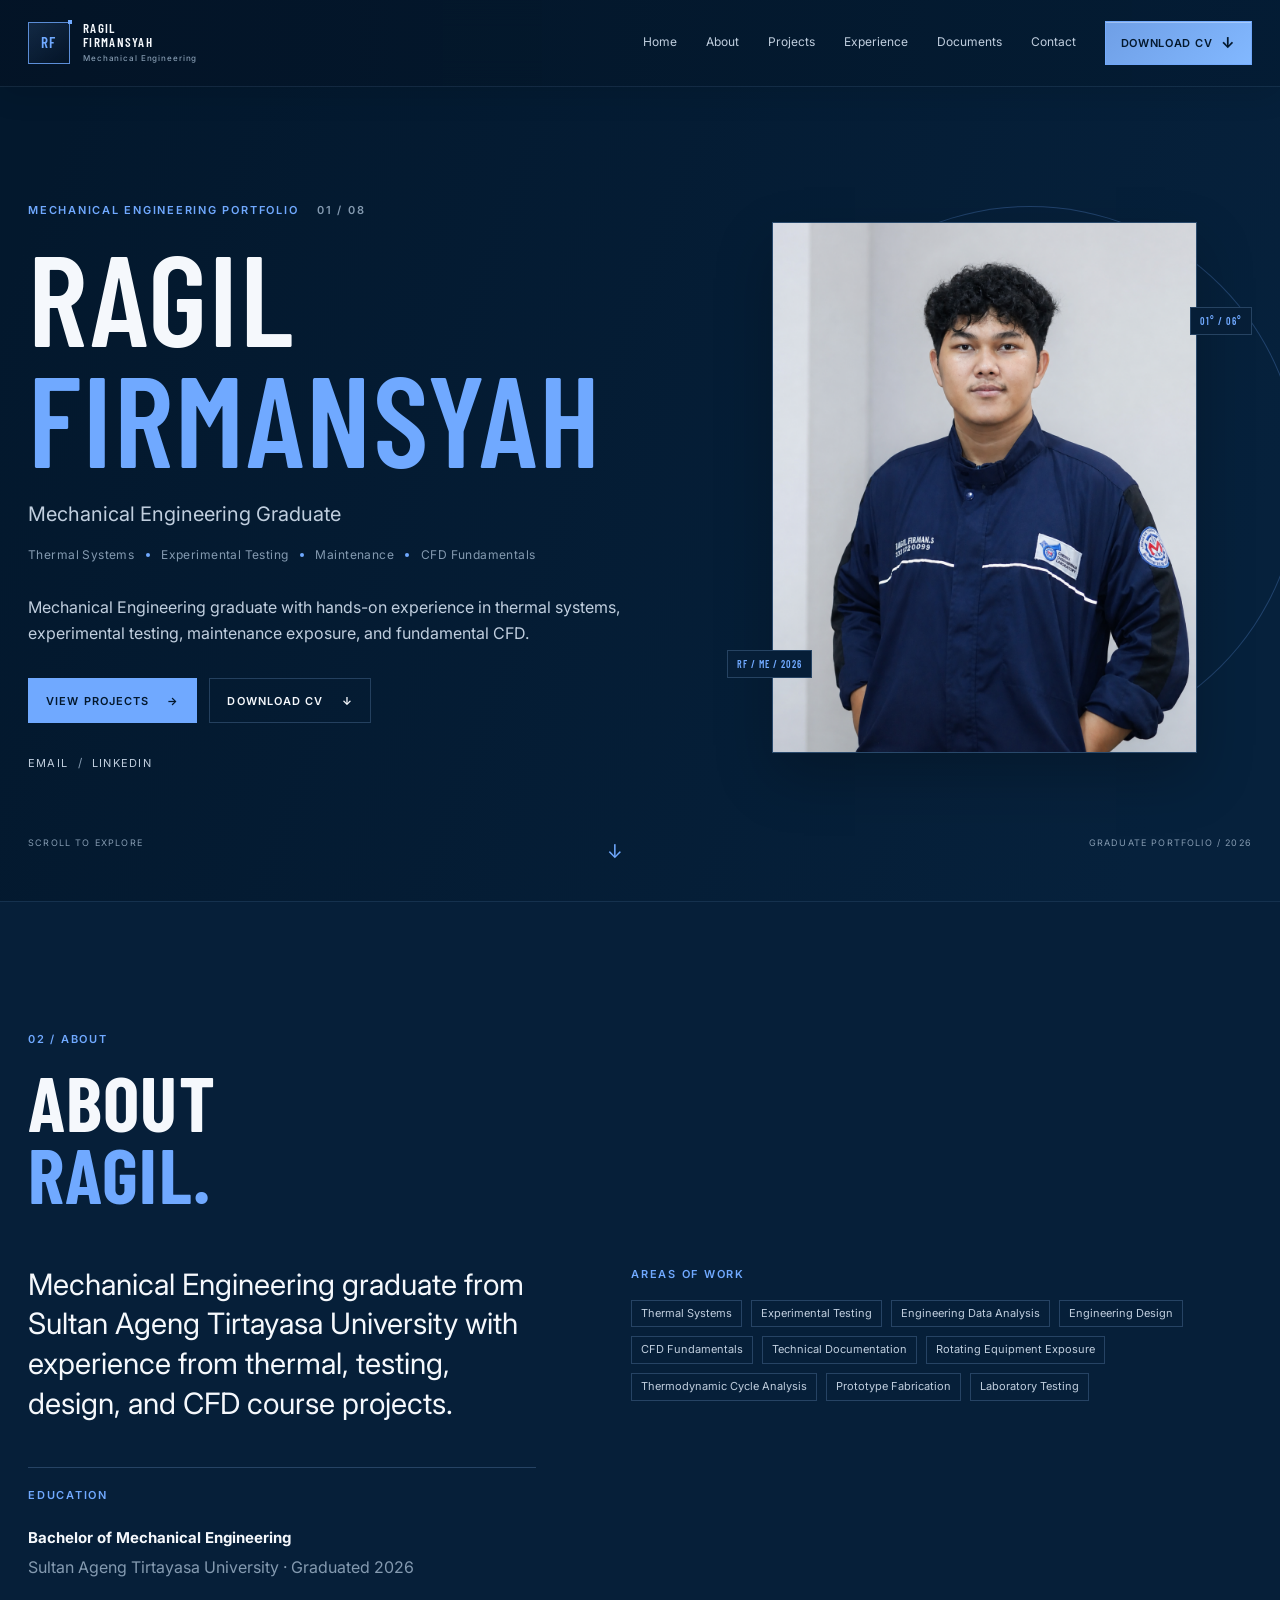
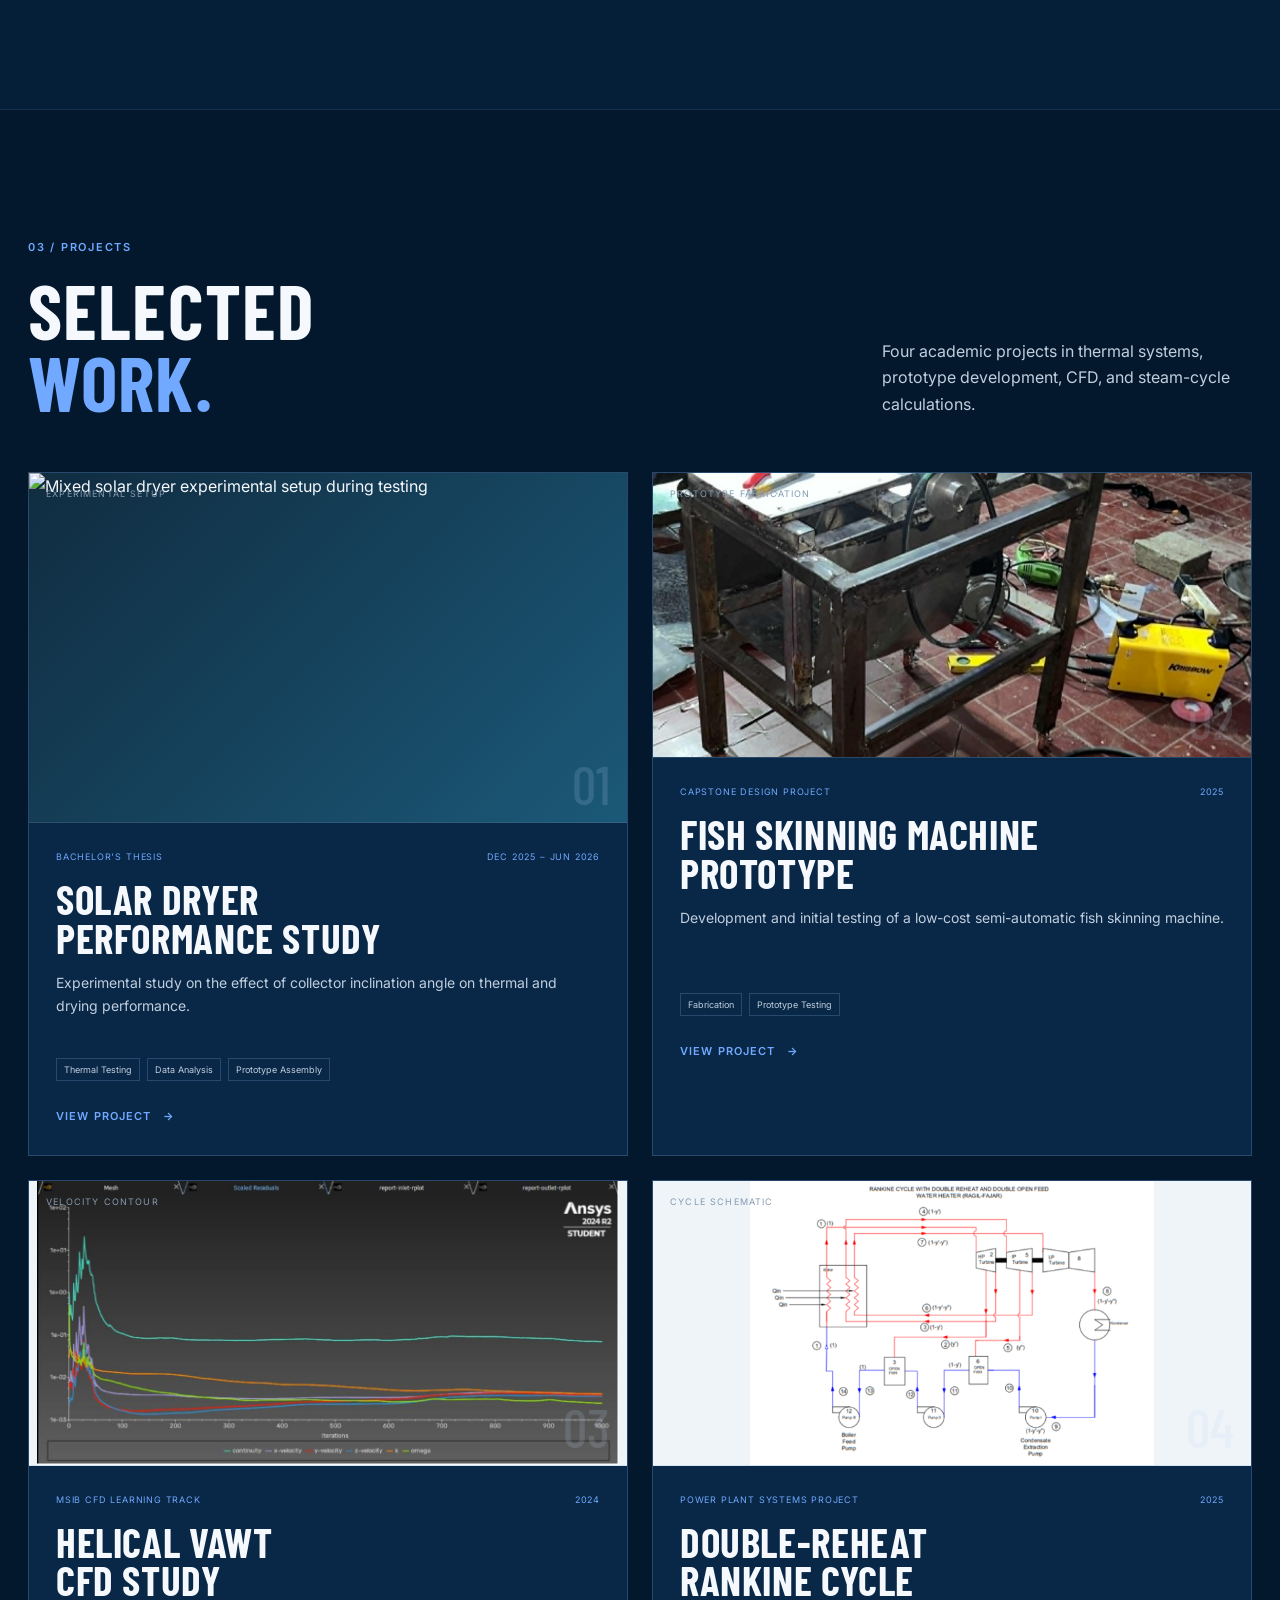
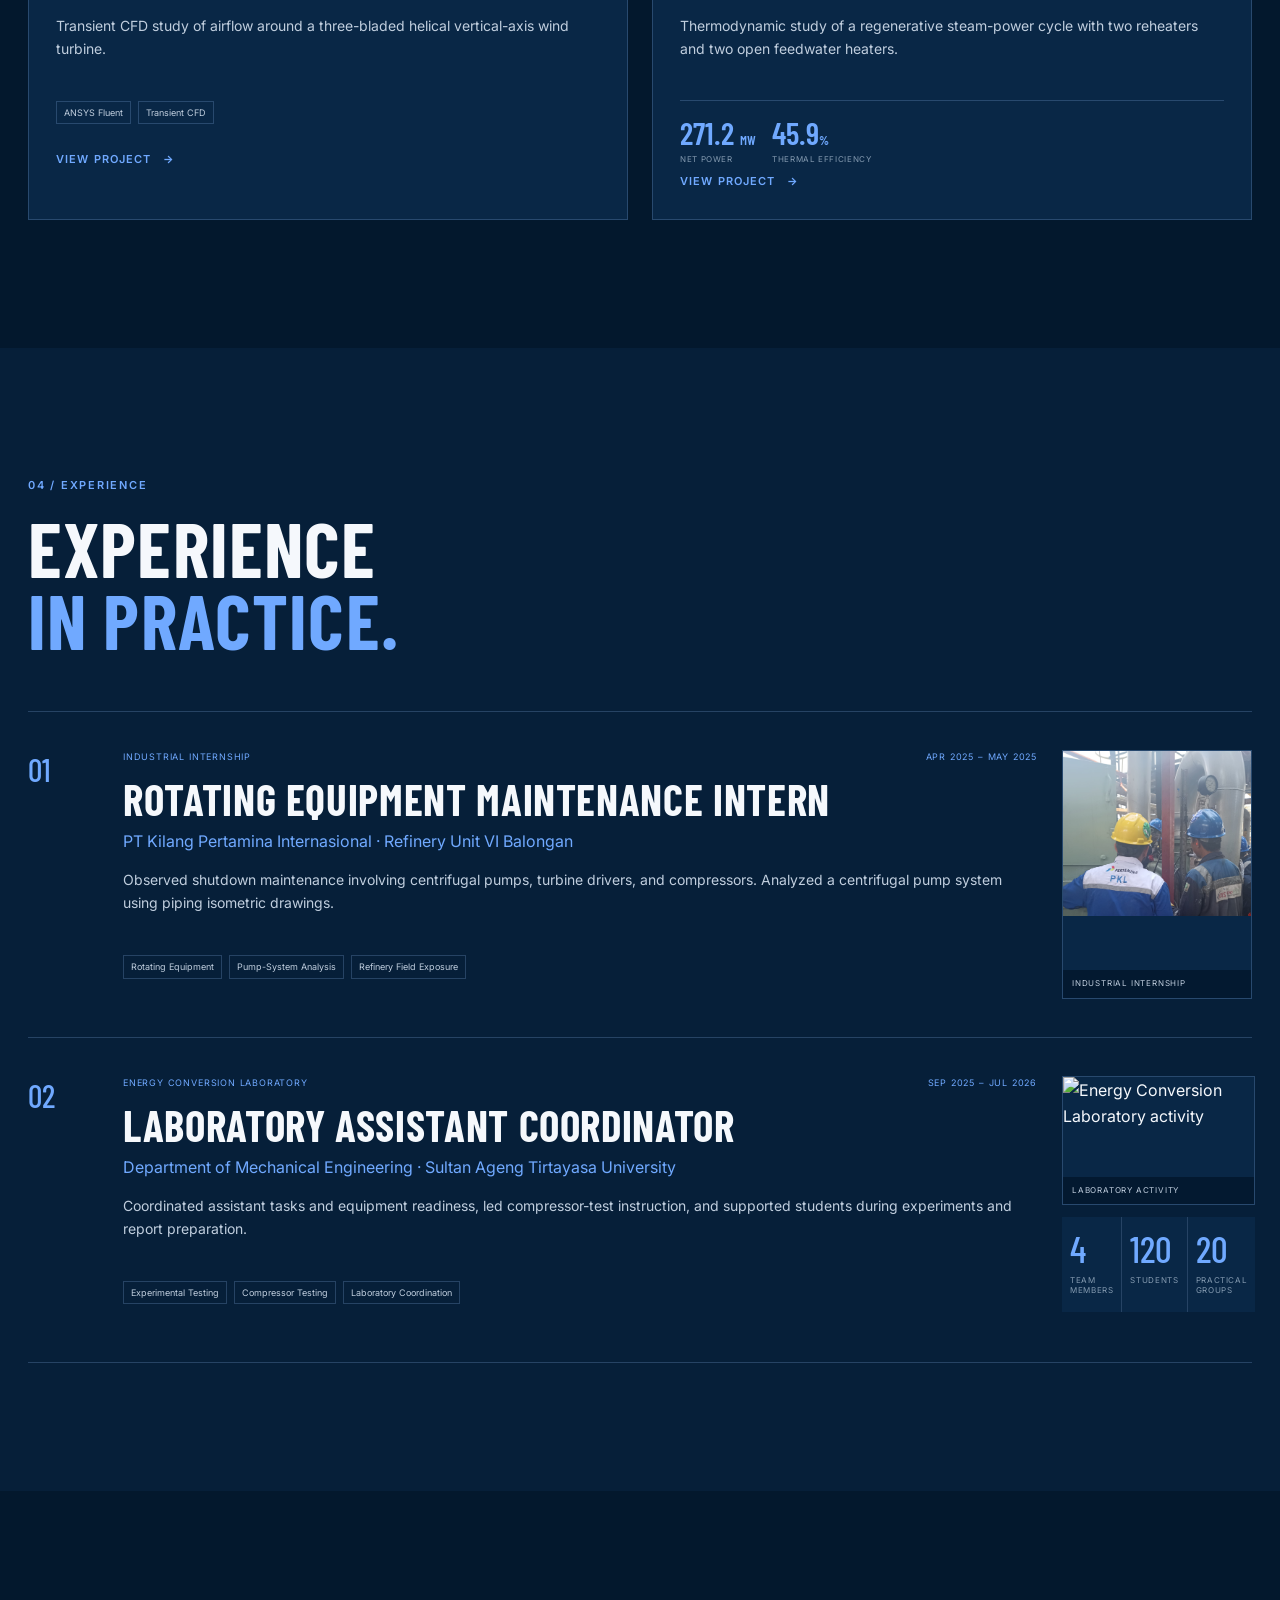
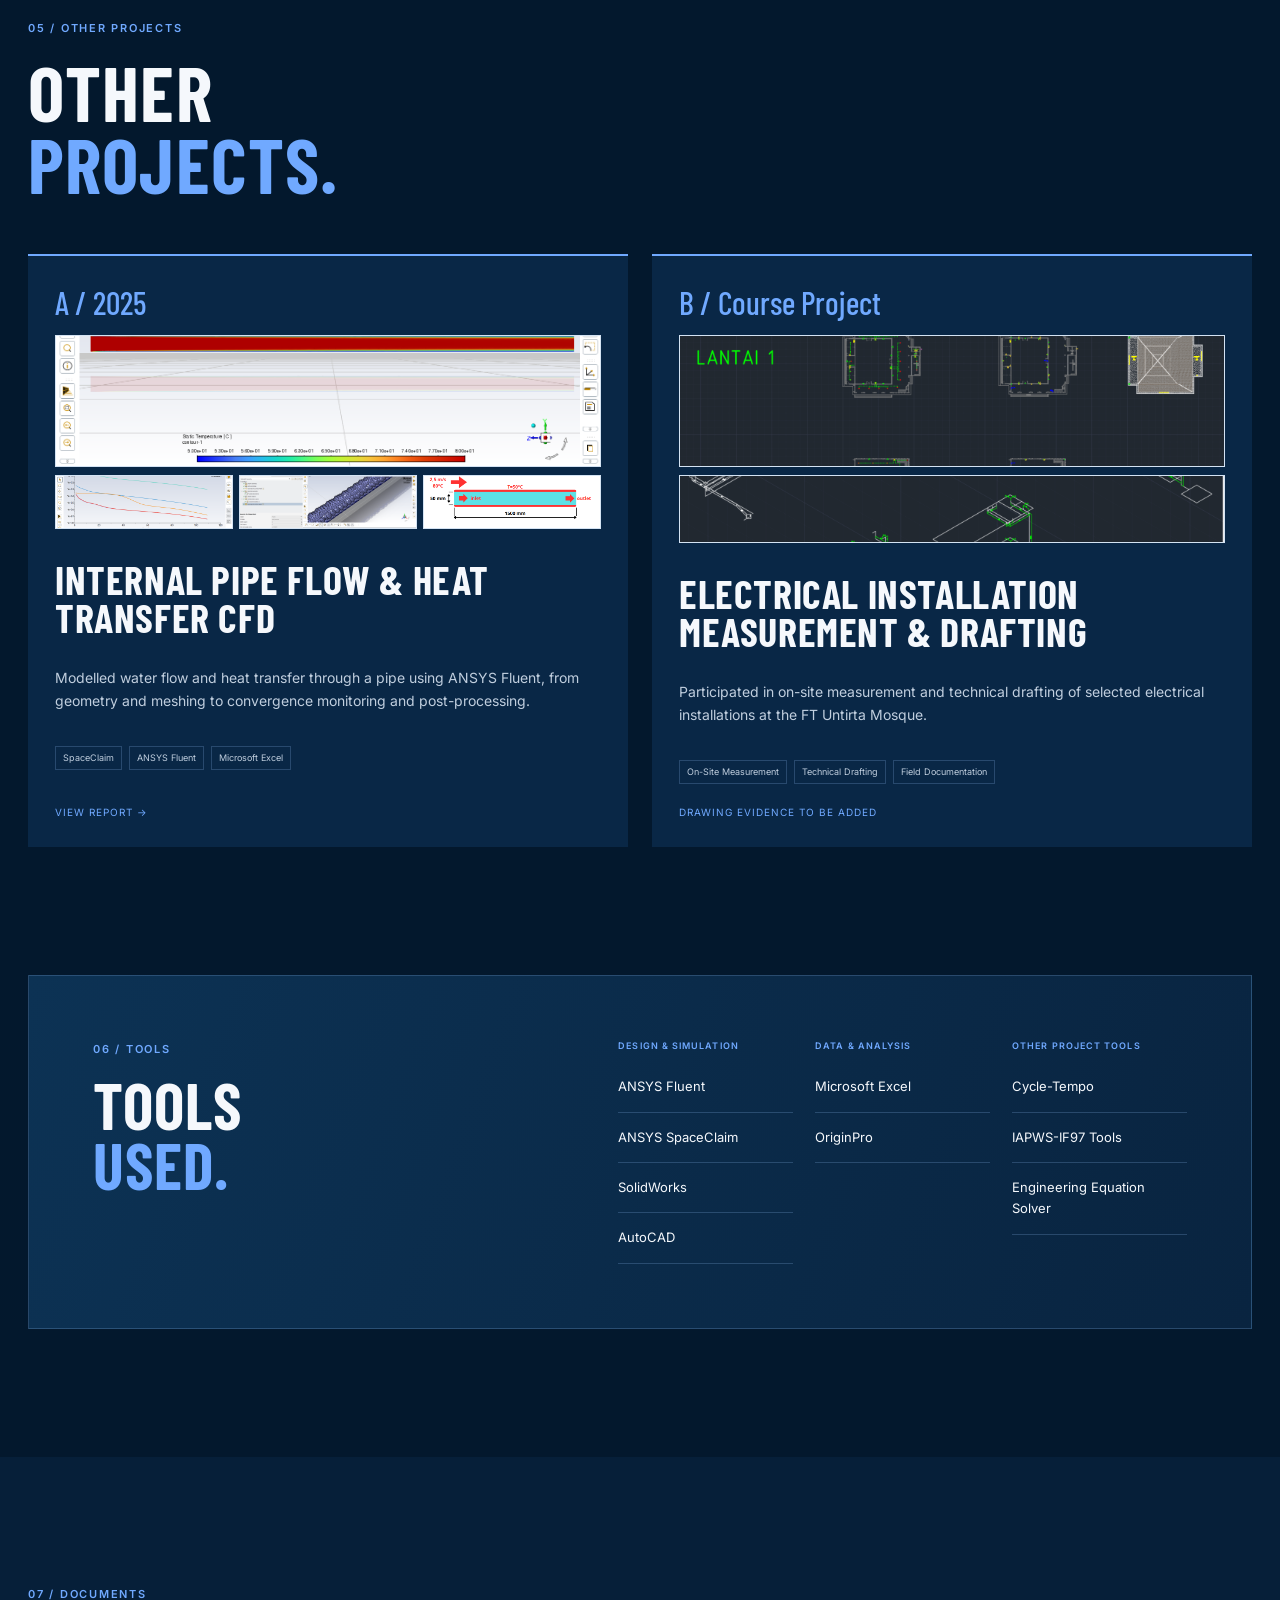
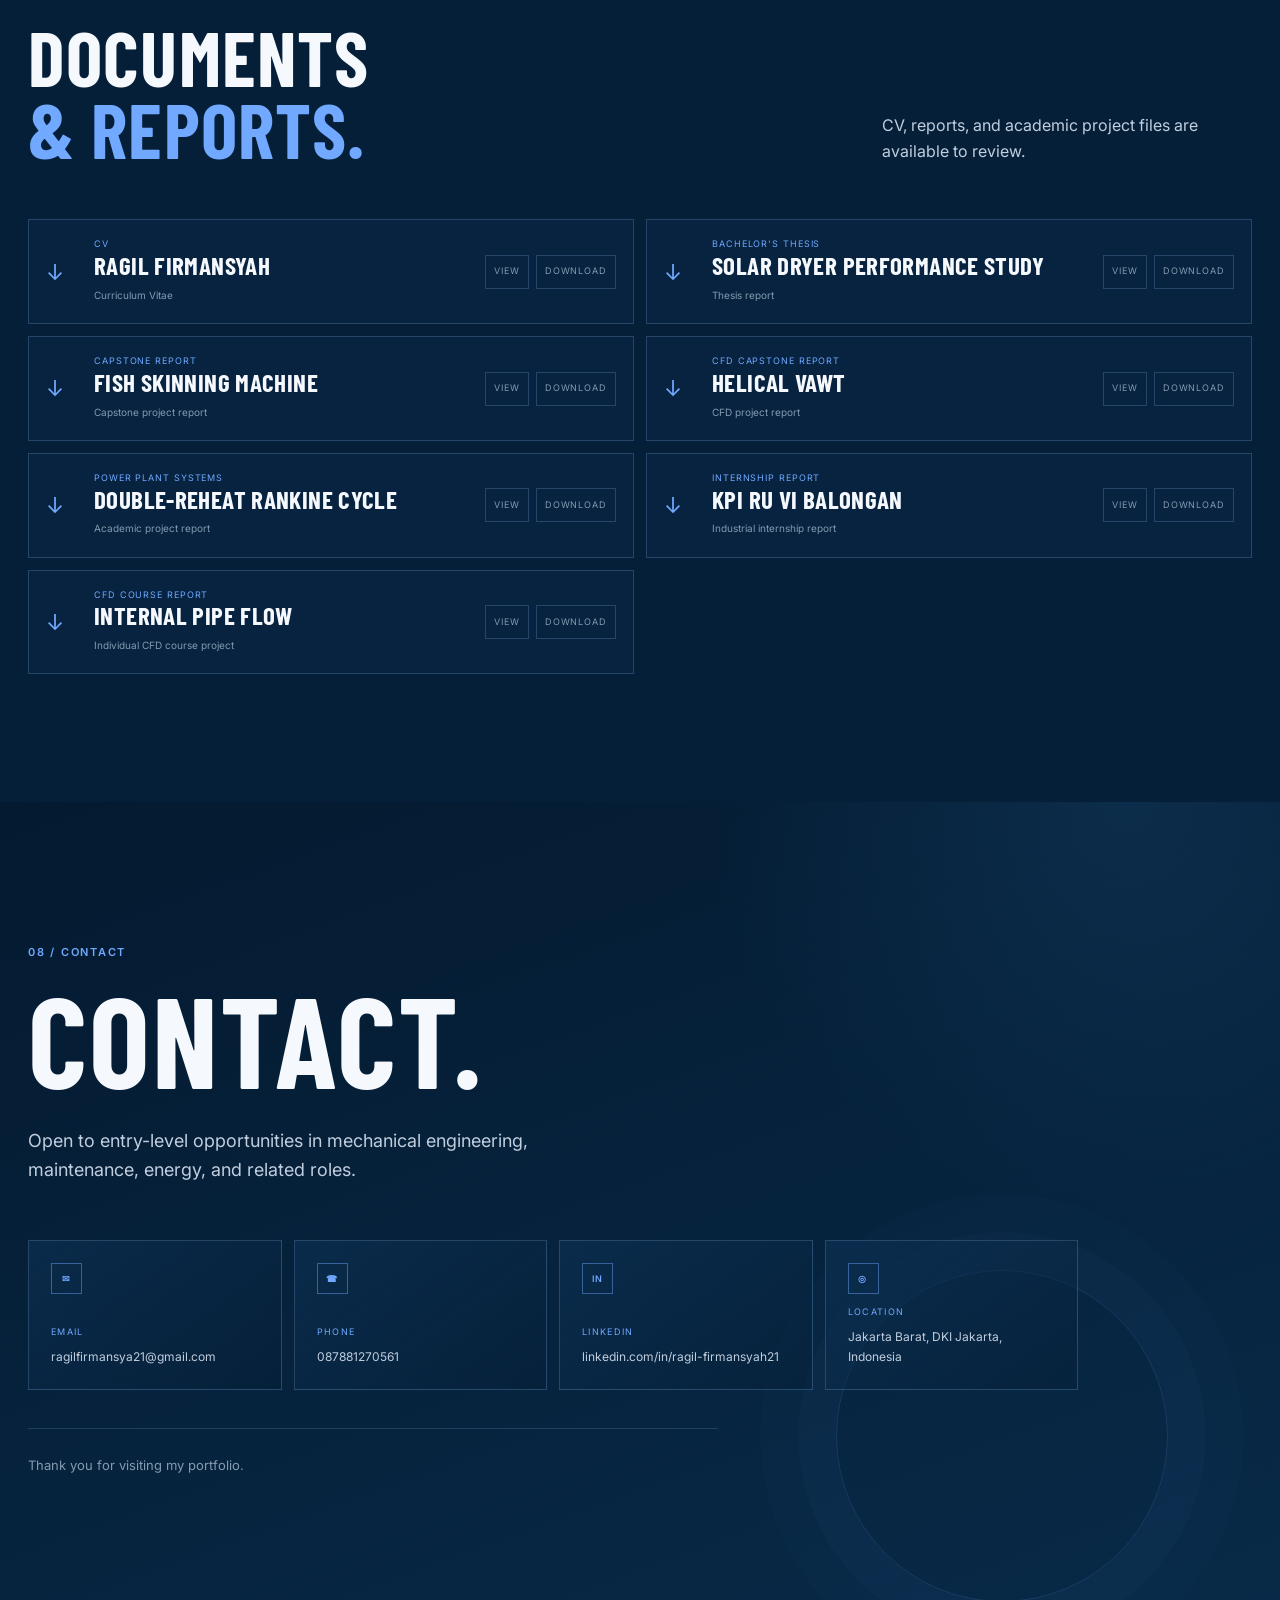
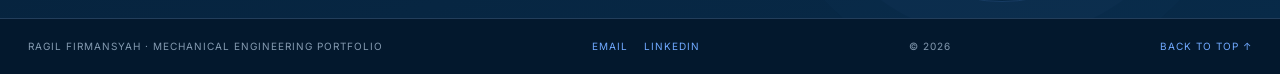
==== index.html @ fe57af7b "Initial portfolio" ====
﻿<!doctype html>
<html lang="en">
<head>
  <meta charset="utf-8">
<meta name="viewport" content="width=device-width, initial-scale=1">
  <title>Ragil Firmansyah | Mechanical Engineering Portfolio</title>
  <meta name="description" content="Mechanical Engineering portfolio featuring projects in thermal systems, experimental testing, engineering design, CFD fundamentals, thermodynamic cycle analysis, industrial maintenance, and laboratory experience.">
  <meta property="og:title" content="Ragil Firmansyah | Mechanical Engineering Portfolio">
<meta property="og:description" content="Mechanical Engineering graduate portfolio.">
<meta property="og:type" content="website">
  <link rel="icon" href="assets/icons/favicon.svg" type="image/svg+xml">
<link rel="stylesheet" href="css/style.css">
<link rel="stylesheet" href="css/responsive.css">
<script defer src="js/main.js">
</script>
  <script type="application/ld+json">{"@context":"https://schema.org","@type":"Person","name":"Ragil Firmansyah","jobTitle":"Mechanical Engineering Graduate","email":"ragilfirmansya21@gmail.com","sameAs":"https://www.linkedin.com/in/ragil-firmansyah21/","address":{"@type":"PostalAddress","addressLocality":"Jakarta Barat","addressRegion":"DKI Jakarta","addressCountry":"ID"},"alumniOf":{"@type":"CollegeOrUniversity","name":"Sultan Ageng Tirtayasa University"}}</script>
</head>
<body>
<a class="skip-link" href="#main">Skip to content</a>
<div class="progress" aria-hidden="true">
<span>
</span>
</div>
<header class="site-header">
<div class="container nav-wrap">
<a class="brand" href="#home" aria-label="Ragil Firmansyah, home">
<span class="brand-mark">RF</span>
<span class="brand-copy">RAGIL<br>FIRMANSYAH<small>Mechanical Engineering</small>
</span>
</a>
<button class="menu-toggle" aria-expanded="false" aria-controls="site-nav">
<span>
</span>
<span>
</span>
<span>
</span>
<span class="sr-only">Open navigation</span>
</button>
<nav id="site-nav" aria-label="Primary navigation">
<a href="#home" aria-current="page">Home</a>
<a href="#profile">About</a>
<a href="#projects">Projects</a>
<a href="#experience">Experience</a>
<a href="#documents">Documents</a>
<a href="#contact">Contact</a>
<a class="nav-cv" href="documents/ragil-firmansyah-cv.pdf.pdf" download>
<span>Download</span> CV <b>↓</b>
</a>
</nav>
</div>
</header>
<main id="main">
<section class="hero" id="home">
<div class="container hero-grid">
<div class="hero-copy reveal">
<p class="eyebrow">Mechanical Engineering Portfolio <span>01 / 08</span>
</p>
<h1>Ragil<br>
<em>Firmansyah</em>
</h1>
<p class="hero-role">Mechanical Engineering Graduate</p>
<p class="focus-line">Thermal Systems <i>
</i> Experimental Testing <i>
</i> Maintenance <i>
</i> CFD Fundamentals</p>
<p class="hero-summary">Mechanical Engineering graduate with hands-on experience in thermal systems, experimental testing, maintenance exposure, and fundamental CFD.</p>
<div class="button-row">
<a class="button primary" href="#projects">View projects <b>→</b>
</a>
<a class="button secondary" href="documents/ragil-firmansyah-cv.pdf.pdf" download>Download CV <b>↓</b>
</a>
</div>
<div class="contact-shortcuts">
<a href="https://mail.google.com/mail/?view=cm&amp;fs=1&amp;to=ragilfirmansya21@gmail.com" target="_blank" rel="noopener noreferrer">Email</a>
<span aria-hidden="true">/</span>
<a href="https://www.linkedin.com/in/ragil-firmansyah21/" target="_blank" rel="noopener noreferrer">LinkedIn</a>
</div>
</div>
<div class="hero-visual reveal">
<div class="portrait-placeholder has-photo">
<img src="assets/profile/profile-photo.png.png" width="1088" height="1446" alt="Ragil Firmansyah in laboratory uniform">
</div>
<div class="datum datum-a">RF / ME / 2026</div>
<div class="datum datum-b">01° / 06°</div>
<div class="arc" aria-hidden="true">
</div>
</div>
</div>
<div class="container hero-bottom">
<span>Scroll to explore</span>
<span class="down-arrow">↓</span>
<span>Graduate portfolio / 2026</span>
</div>
</section>

<section class="section profile" id="profile">
<div class="container">
<div class="section-heading reveal">
<p class="eyebrow">02 / About</p>
<h2>About<br>
<em>Ragil.</em>
</h2>
</div>
<div class="profile-grid">
<div class="profile-lede reveal">
<p>Mechanical Engineering graduate from Sultan Ageng Tirtayasa University with experience from thermal, testing, design, and CFD course projects.</p>
<div class="education">
<span class="label">Education</span>
<strong>Bachelor of Mechanical Engineering</strong>
<span>Sultan Ageng Tirtayasa University · Graduated 2026</span>
</div>
</div>
<div class="exposure reveal">
<p class="label">Areas of work</p>
<div class="tag-cloud">
<span>Thermal Systems</span>
<span>Experimental Testing</span>
<span>Engineering Data Analysis</span>
<span>Engineering Design</span>
<span>CFD Fundamentals</span>
<span>Technical Documentation</span>
<span>Rotating Equipment Exposure</span>
<span>Thermodynamic Cycle Analysis</span>
<span>Prototype Fabrication</span>
<span>Laboratory Testing</span>
</div>
</div>
</div>
</div>
</section>

<section class="section projects" id="projects">
<div class="container">
<div class="section-heading split-heading reveal">
<div>
<p class="eyebrow">03 / Projects</p>
<h2>Selected<br>
<em>work.</em>
</h2>
</div>
<p>Four academic projects in thermal systems, prototype development, CFD, and steam-cycle calculations.</p>
</div>
<div class="project-grid">
<article class="project-card wide reveal">
<a class="project-art solar" href="projects/mixed-solar-dryer.html" aria-label="View Mixed Solar Dryer Experimental Study">
<span class="visual-label">Experimental setup</span>
<img src="assets/projects/solar-dryer/setup.jpg.png" width="2028" height="906" alt="Mixed solar dryer experimental setup during testing" loading="lazy">
<span class="art-index">01</span>
</a>
<div class="project-body">
<div class="card-meta">
<span>Bachelor's Thesis</span>
<span>Dec 2025 – Jun 2026</span>
</div>
<h3>Solar Dryer<br>Performance Study</h3>
<p>Experimental study on the effect of collector inclination angle on thermal and drying performance.</p>
<div class="tags">
<span>Thermal Testing</span>
<span>Data Analysis</span>
<span>Prototype Assembly</span>
</div>
<a class="text-link" href="projects/mixed-solar-dryer.html">View project <b>→</b>
</a>
</div>
</article>
<article class="project-card reveal">
<a class="project-art fish" href="projects/fish-skinning-machine.html" aria-label="View Fish Skinning Machine Prototype">
<span class="visual-label">Prototype fabrication</span>
<img src="assets/projects/fish-skinning/fabrication.png.png" width="984" height="984" alt="Fish skinning machine prototype during fabrication" loading="lazy">
<span class="art-index">02</span>
</a>
<div class="project-body">
<div class="card-meta">
<span>Capstone Design Project</span>
<span>2025</span>
</div>
<h3>Fish Skinning Machine<br>Prototype</h3>
<p>Development and initial testing of a low-cost semi-automatic fish skinning machine.</p>
<div class="tags">
<span>Fabrication</span>
<span>Prototype Testing</span>
</div>
<a class="text-link" href="projects/fish-skinning-machine.html">View project <b>→</b>
</a>
</div>
</article>
<article class="project-card reveal">
<a class="project-art vawt image-contain" href="projects/vawt-cfd.html" aria-label="View Helical Vertical Axis Wind Turbine CFD Analysis">
<span class="visual-label">Velocity contour</span>
<img src="assets/projects/vawt/velocity.png.png" width="1197" height="585" alt="Velocity contour from the helical VAWT CFD study" loading="lazy">
<span class="art-index">03</span>
</a>
<div class="project-body">
<div class="card-meta">
<span>MSIB CFD Learning Track</span>
<span>2024</span>
</div>
<h3>Helical VAWT<br>CFD Study</h3>
<p>Transient CFD study of airflow around a three-bladed helical vertical-axis wind turbine.</p>
<div class="tags">
<span>ANSYS Fluent</span>
<span>Transient CFD</span>
</div>
<a class="text-link" href="projects/vawt-cfd.html">View project <b>→</b>
</a>
</div>
</article>
<article class="project-card feature-result reveal">
<a class="project-art rankine image-contain" href="projects/rankine-cycle.html" aria-label="View Double-Reheat Regenerative Rankine Cycle Analysis">
<span class="visual-label">Cycle schematic</span>
<img src="assets/projects/rankine/cycle-schematic.png.png" width="1209" height="849" alt="Double-reheat regenerative Rankine cycle schematic" loading="lazy">
<span class="art-index">04</span>
</a>
<div class="project-body">
<div class="card-meta">
<span>Power Plant Systems Project</span>
<span>2025</span>
</div>
<h3>Double-Reheat<br>Rankine Cycle</h3>
<p>Thermodynamic study of a regenerative steam-power cycle with two reheaters and two open feedwater heaters.</p>
<div class="mini-results">
<div>
<strong>271.2 <small>MW</small>
</strong>
<span>Net power</span>
</div>
<div>
<strong>45.9<small>%</small>
</strong>
<span>Thermal efficiency</span>
</div>
</div>
<a class="text-link" href="projects/rankine-cycle.html">View project <b>→</b>
</a>
</div>
</article>
</div>
</div>
</section>

<section class="section experience" id="experience">
<div class="container">
<div class="section-heading reveal">
<p class="eyebrow">04 / Experience</p>
<h2>Experience<br>
<em>in practice.</em>
</h2>
</div>
<div class="experience-list">
<article class="experience-card reveal">
<div class="exp-number">01</div>
<div>
<p class="card-meta">
<span>Industrial Internship</span>
<span>Apr 2025 – May 2025</span>
</p>
<h3>Rotating Equipment Maintenance Intern</h3>
<p class="org">PT Kilang Pertamina Internasional · Refinery Unit VI Balongan</p>
<p>Observed shutdown maintenance involving centrifugal pumps, turbine drivers, and compressors. Analyzed a centrifugal pump system using piping isometric drawings.</p>
<div class="tags">
<span>Rotating Equipment</span>
<span>Pump-System Analysis</span>
<span>Refinery Field Exposure</span>
</div>
</div>
<figure class="experience-image"><img src="assets/experience/internship.jpg.jpg" width="2080" height="4160" alt="Industrial internship field documentation at the refinery" loading="lazy"><figcaption>Industrial internship</figcaption></figure>
</article>
<article class="experience-card lab reveal">
<div class="exp-number">02</div>
<div>
<p class="card-meta">
<span>Energy Conversion Laboratory</span>
<span>Sep 2025 – Jul 2026</span>
</p>
<h3>Laboratory Assistant Coordinator</h3>
<p class="org">Department of Mechanical Engineering · Sultan Ageng Tirtayasa University</p>
<p>Coordinated assistant tasks and equipment readiness, led compressor-test instruction, and supported students during experiments and report preparation.</p>
<div class="tags">
<span>Experimental Testing</span>
<span>Compressor Testing</span>
<span>Laboratory Coordination</span>
</div>
</div>
<div class="experience-side"><figure class="experience-image"><img src="assets/experience/laboratory.jpg.png" width="1458" height="2592" alt="Energy Conversion Laboratory activity" loading="lazy"><figcaption>Laboratory activity</figcaption></figure><div class="stat-stack">
<div>
<strong>4</strong>
<span>Team members</span>
</div>
<div>
<strong>120</strong>
<span>Students</span>
</div>
<div>
<strong>20</strong>
<span>Practical groups</span>
</div>
</div>
</div>
</article>
</div>
</div>
</section>

<section class="section additional">
<div class="container">
<div class="section-heading reveal">
<p class="eyebrow">05 / Other Projects</p>
<h2>Other<br>
<em>projects.</em>
</h2>
</div>
<div class="additional-grid">
<article class="additional-card reveal">
<span class="project-no">A / 2025</span>
<img class="additional-image" src="assets/projects/pipe-flow/temperature-contour.png.png" width="1252" height="833" alt="Temperature contour from internal pipe flow and heat transfer CFD" loading="lazy">
<div class="additional-gallery"><img src="assets/projects/pipe-flow/velocity-vector.png.png" width="1252" height="606" alt="Velocity vector result from internal pipe flow CFD" loading="lazy"><img src="assets/projects/pipe-flow/mesh.png.png" width="1919" height="1014" alt="Mesh used for internal pipe flow CFD" loading="lazy"><img src="assets/projects/pipe-flow/geometry.png.png" width="686" height="277" alt="Internal pipe flow CFD geometry" loading="lazy"></div>
<h3>Internal Pipe Flow &amp; Heat Transfer CFD</h3>
<p>Modelled water flow and heat transfer through a pipe using ANSYS Fluent, from geometry and meshing to convergence monitoring and post-processing.</p>
<div class="tags">
<span>SpaceClaim</span>
<span>ANSYS Fluent</span>
<span>Microsoft Excel</span>
</div>
<a class="file-status" href="documents/internal-pipe-flow-cfd.pdf.pdf" target="_blank" rel="noopener noreferrer">View report →</a>
</article>
<article class="additional-card reveal">
<span class="project-no">B / Course Project</span>
<img class="additional-image" src="assets/projects/drafting/electrical-drawing.png.png" width="1458" height="678" alt="Electrical installation technical drawing" loading="lazy">
<div class="additional-gallery single"><img src="assets/projects/drafting/site-measurement.jpg.png" width="1458" height="762" alt="On-site electrical installation measurement" loading="lazy"></div>
<h3>Electrical Installation Measurement &amp; Drafting</h3>
<p>Participated in on-site measurement and technical drafting of selected electrical installations at the FT Untirta Mosque.</p>
<div class="tags">
<span>On-Site Measurement</span>
<span>Technical Drafting</span>
<span>Field Documentation</span>
</div>
<span class="file-status">Drawing evidence to be added</span>
</article>
</div>
</div>
</section>

<section class="section tools">
<div class="container">
<div class="tools-panel reveal">
<div>
<p class="eyebrow">06 / Tools</p>
<h2>Tools<br>
<em>used.</em>
</h2>
</div>
<div class="tool-list">
<div class="tool-group"><p>Design &amp; Simulation</p><span>ANSYS Fluent</span><span>ANSYS SpaceClaim</span><span>SolidWorks</span><span>AutoCAD</span></div>
<div class="tool-group"><p>Data &amp; Analysis</p><span>Microsoft Excel</span><span>OriginPro</span></div>
<div class="tool-group"><p>Other Project Tools</p><span>Cycle-Tempo</span><span>IAPWS-IF97 Tools</span><span>Engineering Equation Solver</span></div>
</div>
</div>
</div>
</section>

<section class="section documents" id="documents">
<div class="container">
<div class="section-heading split-heading reveal">
<div>
<p class="eyebrow">07 / Documents</p>
<h2>Documents<br>
<em>&amp; reports.</em>
</h2>
</div>
<p>CV, reports, and academic project files are available to review.</p>
</div>
<div class="document-grid">
<article class="doc-card">
<span class="doc-icon">&darr;</span>
<div>
<p>CV</p>
<h3>Ragil Firmansyah</h3>
<small>Curriculum Vitae</small>
</div>
<div class="doc-actions"><a class="doc-action" href="documents/ragil-firmansyah-cv.pdf.pdf" target="_blank" rel="noopener noreferrer">View</a><a class="doc-action" href="documents/ragil-firmansyah-cv.pdf.pdf" download>Download</a></div>
</article>
<article class="doc-card">
<span class="doc-icon">&darr;</span>
<div>
<p>Bachelor's Thesis</p>
<h3>Solar Dryer Performance Study</h3>
<small>Thesis report</small>
</div>
<div class="doc-actions"><a class="doc-action" href="documents/mixed-solar-dryer-thesis.pdf.pdf" target="_blank" rel="noopener noreferrer">View</a><a class="doc-action" href="documents/mixed-solar-dryer-thesis.pdf.pdf" download>Download</a></div>
</article>
<article class="doc-card">
<span class="doc-icon">&darr;</span>
<div>
<p>Capstone Report</p>
<h3>Fish Skinning Machine</h3>
<small>Capstone project report</small>
</div>
<div class="doc-actions"><a class="doc-action" href="documents/fish-skinning-capstone.pdf.pdf" target="_blank" rel="noopener noreferrer">View</a><a class="doc-action" href="documents/fish-skinning-capstone.pdf.pdf" download>Download</a></div>
</article>
<article class="doc-card">
<span class="doc-icon">&darr;</span>
<div>
<p>CFD Capstone Report</p>
<h3>Helical VAWT</h3>
<small>CFD project report</small>
</div>
<div class="doc-actions"><a class="doc-action" href="documents/vawt-cfd-project.pdf.pdf" target="_blank" rel="noopener noreferrer">View</a><a class="doc-action" href="documents/vawt-cfd-project.pdf.pdf" download>Download</a></div>
</article>
<article class="doc-card">
<span class="doc-icon">&darr;</span>
<div>
<p>Power Plant Systems</p>
<h3>Double-Reheat Rankine Cycle</h3>
<small>Academic project report</small>
</div>
<div class="doc-actions"><a class="doc-action" href="documents/Laporan%20Project_Sistem%20Pembangkit%20Daya_Ragil%20Firmansyah_Fajar%20Arif.pdf" target="_blank" rel="noopener noreferrer">View</a><a class="doc-action" href="documents/Laporan%20Project_Sistem%20Pembangkit%20Daya_Ragil%20Firmansyah_Fajar%20Arif.pdf" download>Download</a></div>
</article>
<article class="doc-card">
<span class="doc-icon">&darr;</span>
<div>
<p>Internship Report</p>
<h3>KPI RU VI Balongan</h3>
<small>Industrial internship report</small>
</div>
<div class="doc-actions"><a class="doc-action" href="documents/internship-report-kpi-balongan.pdf.pdf" target="_blank" rel="noopener noreferrer">View</a><a class="doc-action" href="documents/internship-report-kpi-balongan.pdf.pdf" download>Download</a></div>
</article>
<article class="doc-card">
<span class="doc-icon">&darr;</span>
<div>
<p>CFD Course Report</p>
<h3>Internal Pipe Flow</h3>
<small>Individual CFD course project</small>
</div>
<div class="doc-actions"><a class="doc-action" href="documents/internal-pipe-flow-cfd.pdf.pdf" target="_blank" rel="noopener noreferrer">View</a><a class="doc-action" href="documents/internal-pipe-flow-cfd.pdf.pdf" download>Download</a></div>
</article>
</div>
</div>
</section>

<section class="contact" id="contact">
<div class="container contact-inner reveal">
<p class="eyebrow">08 / Contact</p>
<h2>Contact.</h2>
<p class="contact-intro">Open to entry-level opportunities in mechanical engineering, maintenance, energy, and related roles.</p>
<div class="contact-grid">
<div class="contact-item">
<span class="contact-icon" aria-hidden="true">✉</span>
<div>
<span>Email</span>
<p><a href="https://mail.google.com/mail/?view=cm&amp;fs=1&amp;to=ragilfirmansya21@gmail.com" target="_blank" rel="noopener noreferrer" aria-label="Compose an email to Ragil Firmansyah in Gmail">ragilfirmansya21@gmail.com</a></p>
</div>
</div>
<div class="contact-item">
<span class="contact-icon" aria-hidden="true">&#9742;</span>
<div>
<span>Phone</span>
<p><a href="https://wa.me/6287881270561" target="_blank" rel="noopener noreferrer" aria-label="Chat with Ragil Firmansyah on WhatsApp">087881270561</a></p>
</div>
</div>
<div class="contact-item">
<span class="contact-icon" aria-hidden="true">in</span>
<div>
<span>LinkedIn</span>
<p><a href="https://www.linkedin.com/in/ragil-firmansyah21/" target="_blank" rel="noopener noreferrer">linkedin.com/in/ragil-firmansyah21</a></p>
</div>
</div>
<div class="contact-item">
<span class="contact-icon" aria-hidden="true">&#9678;</span>
<div>
<span>Location</span>
<p>Jakarta Barat, DKI Jakarta, Indonesia</p>
</div>
</div>
</div>
<p class="closing">Thank you for visiting my portfolio.</p>
</div>
</section>
</main>
<footer>
<div class="container">
<span>Ragil Firmansyah · Mechanical Engineering Portfolio</span>
<div class="footer-links"><a href="https://mail.google.com/mail/?view=cm&amp;fs=1&amp;to=ragilfirmansya21@gmail.com" target="_blank" rel="noopener noreferrer">Email</a><a href="https://www.linkedin.com/in/ragil-firmansyah21/" target="_blank" rel="noopener noreferrer">LinkedIn</a></div>
<span>© 2026</span>
<a href="#home">Back to top ↑</a>
</div>
</footer>
</body>
</html>
---- css/style.css ----
@import url('https://fonts.googleapis.com/css2?family=Barlow+Condensed:wght@500;600;700&family=Inter:wght@400;500;600&display=swap');
:root{--bg:#03182d;--bg2:#061f39;--surface:#092746;--surface2:#0d3154;--text:#f5f8fc;--secondary:#c0cede;--muted:#849ab0;--accent:#70a9ff;--border:rgba(130,177,225,.25);--container:1320px;--shadow:0 24px 54px rgba(0,0,0,.22)}*{box-sizing:border-box}html{scroll-behavior:smooth}body{margin:0;background:var(--bg);color:var(--text);font:400 16px/1.65 Inter,Arial,sans-serif;overflow-x:hidden}body:before{content:"";position:fixed;inset:0;pointer-events:none;opacity:.18;background-image:radial-gradient(rgba(143,186,226,.2) .6px,transparent .8px);background-size:16px 16px;mask-image:linear-gradient(to bottom,black,transparent 52%)}a{color:inherit;text-decoration:none}.container{width:min(calc(100% - 56px),var(--container));margin:auto}.skip-link{position:fixed;z-index:20;top:-60px;left:20px;background:var(--text);color:var(--bg);padding:9px 14px;border-radius:4px}.skip-link:focus{top:14px}.site-header{position:sticky;z-index:10;top:0;background:rgba(3,24,45,.88);backdrop-filter:blur(14px);border-bottom:1px solid rgba(130,177,225,.12)}.nav-wrap{height:75px;display:flex;align-items:center;justify-content:space-between}.brand{display:flex;gap:10px;align-items:center;font:600 12px/1.05 'Barlow Condensed',Arial Narrow,sans-serif;letter-spacing:.12em}.brand-mark{width:34px;height:34px;display:grid;place-items:center;border:1px solid var(--accent);font-size:14px;color:var(--accent)}nav{display:flex;align-items:center;gap:25px;font-size:12px;color:var(--secondary)}nav>a:not(.nav-cv){padding:25px 0;border-bottom:2px solid transparent}nav>a:hover,nav>a:focus-visible{color:var(--text);border-color:var(--accent)}.nav-cv{background:var(--accent);color:#04192e;padding:8px 13px;font-size:11px;font-weight:600;text-transform:uppercase;letter-spacing:.06em}.is-disabled{opacity:.55;cursor:not-allowed}.menu-toggle{display:none;background:transparent;border:0;padding:10px;color:white}.menu-toggle span:not(.sr-only){display:block;width:23px;height:1px;background:currentColor;margin:5px}.progress{position:fixed;z-index:30;top:0;left:0;width:100%;height:2px}.progress span{display:block;width:0;height:100%;background:var(--accent)}.hero{min-height:calc(100vh - 75px);position:relative;padding:clamp(70px,12vh,145px) 0 28px;display:flex;flex-direction:column;justify-content:center;background:linear-gradient(110deg,var(--bg) 5%,#06213c 90%)}.hero-grid{display:grid;grid-template-columns:1.08fr .92fr;align-items:center;gap:60px}.eyebrow,.label{text-transform:uppercase;font-size:11px;letter-spacing:.16em;color:var(--accent);font-weight:600;margin:0 0 17px}.eyebrow span{margin-left:14px;color:var(--muted)}h1,h2,h3{font-family:'Barlow Condensed','Arial Narrow',sans-serif;line-height:.94;text-transform:uppercase;margin:0;letter-spacing:.015em}h1{font-size:clamp(72px,10vw,148px);font-weight:600}h1 em,h2 em{font-style:normal;color:var(--accent)}.hero-role{font-size:20px;margin:21px 0 14px;color:var(--secondary)}.focus-line{font-size:12px;letter-spacing:.035em;color:var(--muted);margin:0}.focus-line i{width:4px;height:4px;display:inline-block;background:var(--accent);border-radius:50%;margin:0 8px 2px}.hero-summary{max-width:620px;color:var(--secondary);margin:29px 0 32px}.button-row{display:flex;gap:12px;flex-wrap:wrap}.button{min-height:45px;padding:11px 17px;display:inline-flex;align-items:center;gap:18px;text-transform:uppercase;letter-spacing:.1em;font-size:11px;font-weight:600;border:1px solid var(--border);transition:.2s}.button.primary{background:var(--accent);border-color:var(--accent);color:#03182d}.button:hover{transform:translateY(-2px);box-shadow:var(--shadow)}.contact-shortcuts{margin-top:30px;color:var(--muted);font-size:12px}.hero-visual{min-height:520px;position:relative;display:grid;place-items:center}.portrait-placeholder{position:relative;z-index:1;width:min(100%,425px);aspect-ratio:4/5;border:1px solid var(--border);overflow:hidden;background:linear-gradient(145deg,#113c61,#061c34);box-shadow:var(--shadow);display:grid;place-items:end center;text-align:center;color:var(--secondary);font-size:11px;letter-spacing:.08em;text-transform:uppercase;padding:28px}.portrait-placeholder:before{content:"";position:absolute;inset:0;background:repeating-linear-gradient(90deg,transparent 0 33px,rgba(112,169,255,.08) 34px),linear-gradient(135deg,transparent 50%,rgba(112,169,255,.13));}.portrait-silhouette{position:absolute;bottom:-28px;width:260px;height:360px;border-radius:48% 48% 0 0;background:linear-gradient(90deg,#092844,#285574);clip-path:polygon(31% 34%,28% 20%,35% 7%,50% 2%,65% 7%,72% 20%,69% 34%,84% 43%,98% 100%,2% 100%,16% 43%)}.datum{position:absolute;z-index:2;border:1px solid var(--border);background:#061e37;padding:7px 9px;font:600 10px 'Barlow Condensed',sans-serif;letter-spacing:.1em;color:var(--accent)}.datum-a{left:2%;bottom:14%}.datum-b{right:0;top:16%}.arc{position:absolute;width:540px;height:540px;border:1px solid rgba(112,169,255,.25);border-radius:50%;right:-9%;top:-3%;border-left-color:transparent}.hero-bottom{margin-top:auto;padding-top:50px;display:flex;justify-content:space-between;color:var(--muted);text-transform:uppercase;font-size:9px;letter-spacing:.13em}.down-arrow{color:var(--accent);font-size:19px}.section{padding:clamp(76px,10vw,140px) 0;position:relative}.section-heading{margin-bottom:55px}.section-heading h2{font-size:clamp(47px,6vw,82px)}.split-heading{display:flex;justify-content:space-between;gap:35px;align-items:end}.split-heading>p{max-width:370px;color:var(--secondary);margin:0}.profile{background:var(--bg2);border-block:1px solid rgba(130,177,225,.12)}.profile-grid{display:grid;grid-template-columns:.9fr 1.1fr;gap:95px}.profile-lede>p{font-size:clamp(21px,2.3vw,30px);line-height:1.35;color:var(--text);margin:0 0 44px}.education{border-top:1px solid var(--border);padding-top:18px;display:flex;flex-direction:column;gap:4px;color:var(--muted)}.education strong{font-size:15px;color:var(--text)}.tag-cloud{display:flex;flex-wrap:wrap;gap:9px}.tag-cloud span,.tags span{padding:6px 9px;border:1px solid var(--border);font-size:11px;color:var(--secondary);line-height:1.25}.project-grid{display:grid;grid-template-columns:repeat(2,1fr);gap:24px}.project-card{border:1px solid var(--border);background:var(--surface);transition:.25s;overflow:hidden}.project-card:hover{transform:translateY(-5px);border-color:rgba(112,169,255,.65);box-shadow:var(--shadow)}.project-art{display:block;height:285px;position:relative;overflow:hidden;background:#061e37;border-bottom:1px solid var(--border)}.project-card.wide .project-art{height:350px}.visual-label{position:absolute;left:17px;top:14px;color:var(--muted);font-size:9px;text-transform:uppercase;letter-spacing:.13em}.art-index{position:absolute;right:17px;bottom:11px;font:500 54px/1 'Barlow Condensed';color:rgba(190,218,244,.16)}.project-body{padding:27px}.card-meta{display:flex;justify-content:space-between;gap:15px;text-transform:uppercase;letter-spacing:.09em;font-size:9px;color:var(--accent);margin:0 0 15px}.project-body h3,.experience-card h3,.additional-card h3{font-size:clamp(31px,3.2vw,44px)}.project-body>p,.experience-card>div p:not(.card-meta):not(.org),.additional-card p{color:var(--secondary);font-size:14px;min-height:67px}.tags{display:flex;flex-wrap:wrap;gap:7px;margin:20px 0}.tags span{font-size:9px;padding:5px 7px}.text-link{font-size:11px;font-weight:600;color:var(--accent);text-transform:uppercase;letter-spacing:.1em}.text-link b{margin-left:8px}.solar{background:linear-gradient(135deg,#102c40,#1b5978)}.dryer-drawing,.machine-drawing,.turbine-drawing,.cycle-drawing{position:absolute;inset:0}.dryer-drawing:before{content:"";position:absolute;width:62%;height:34%;left:18%;top:33%;border:2px solid rgba(211,237,253,.7);transform:skewY(-17deg);background:repeating-linear-gradient(90deg,transparent 0 31px,rgba(185,222,240,.55) 32px 33px)}.dryer-drawing i{position:absolute;background:rgba(218,241,253,.7);height:2px;width:34%;top:68%;left:29%;transform:rotate(-17deg)}.dryer-drawing i:nth-child(2){left:37%;top:43%;transform:rotate(36deg);width:27%}.fish{background:radial-gradient(circle at 65% 25%,#39708a,transparent 23%),#08263d}.machine-drawing:before{content:"";position:absolute;width:58%;height:31%;border:2px solid rgba(205,229,241,.6);left:20%;top:35%;border-radius:8px;box-shadow:0 62px 0 -29px rgba(205,229,241,.6)}.machine-drawing i{position:absolute;width:32%;height:2px;background:rgba(205,229,241,.6);top:65%;left:23%}.machine-drawing i:nth-child(2){left:52%;top:55%;height:44px;width:3px}.machine-drawing i:nth-child(3){width:50px;height:50px;border:2px solid rgba(205,229,241,.6);border-radius:50%;background:transparent;left:52%;top:41%}.vawt{background:radial-gradient(ellipse at 50% 50%,#175877,#061e37 65%)}.turbine-drawing:before{content:"";position:absolute;left:49%;top:14%;height:72%;width:4px;background:rgba(207,233,248,.7)}.turbine-drawing i{position:absolute;left:37%;top:22%;width:28%;height:48%;border:2px solid rgba(207,233,248,.7);border-left:0;border-radius:50%;transform:rotate(30deg)}.turbine-drawing i:nth-child(2){top:29%;transform:rotate(150deg)}.turbine-drawing i:nth-child(3){left:13%;top:50%;width:74%;border-top:1px dashed rgba(112,169,255,.7);border-bottom:0;border-right:0;height:1px}.rankine{background:linear-gradient(135deg,#112a43,#073852)}.cycle-drawing:before{content:"";position:absolute;left:18%;right:18%;top:49%;height:2px;background:rgba(209,233,247,.7);box-shadow:0 -60px 0 -1px rgba(209,233,247,.55),0 60px 0 -1px rgba(209,233,247,.55)}.cycle-drawing i{position:absolute;width:44px;height:44px;border:2px solid rgba(209,233,247,.7);border-radius:50%;top:calc(50% - 22px);left:27%;background:#103550}.cycle-drawing i:nth-child(2){left:auto;right:27%}.cycle-drawing i:nth-child(3){top:calc(50% - 82px);left:48%}.cycle-drawing i:nth-child(4){top:calc(50% + 38px);left:48%}.mini-results{display:flex;gap:16px;border-top:1px solid var(--border);padding-top:16px;margin-top:19px}.mini-results div{display:flex;flex-direction:column}.mini-results strong{font:600 31px/1 'Barlow Condensed';color:var(--accent)}.mini-results small{font-size:13px}.mini-results span{font-size:8px;text-transform:uppercase;letter-spacing:.08em;color:var(--muted);margin-top:5px}.experience{background:var(--bg2)}.experience-list{border-top:1px solid var(--border)}.experience-card{display:grid;grid-template-columns:70px 1fr 190px;gap:25px;padding:38px 0;border-bottom:1px solid var(--border)}.exp-number,.project-no{font:500 32px 'Barlow Condensed';color:var(--accent)}.experience-card h3{font-size:43px}.org{color:var(--accent);margin:8px 0}.evidence-pending{align-self:stretch;min-height:160px;border:1px dashed var(--border);display:grid;place-items:center;text-align:center;color:var(--muted);font-size:10px;text-transform:uppercase;letter-spacing:.1em;background:rgba(5,29,52,.5)}.stat-stack{display:grid;grid-template-columns:repeat(3,1fr);gap:1px;background:var(--border);align-self:start}.stat-stack div{padding:13px 8px;background:var(--surface);min-height:95px}.stat-stack strong{font:500 37px/1 'Barlow Condensed';color:var(--accent);display:block}.stat-stack span{font-size:8px;line-height:1.3;text-transform:uppercase;letter-spacing:.08em;color:var(--muted);display:block;margin-top:8px}.additional-grid{display:grid;grid-template-columns:1fr 1fr;gap:24px}.additional-card{border-top:2px solid var(--accent);padding:27px;background:var(--surface);min-height:320px;display:flex;flex-direction:column}.additional-card h3{font-size:40px;margin:16px 0}.additional-card p{min-height:0}.file-status{margin-top:auto;color:var(--muted);font-size:10px;text-transform:uppercase;letter-spacing:.1em}.tools{padding-top:0}.tools-panel{background:linear-gradient(110deg,#0c3254,#092440);border:1px solid var(--border);padding:clamp(30px,5vw,70px);display:grid;grid-template-columns:.9fr 1.1fr;gap:60px}.tools-panel h2{font-size:clamp(44px,5vw,67px)}.tool-list{display:grid;grid-template-columns:1fr 1fr;gap:0 26px}.tool-list span{border-bottom:1px solid var(--border);padding:14px 0;color:var(--text);font-size:14px}.tool-list small{display:block;color:var(--muted);font-size:10px;margin-top:2px}.documents{background:var(--bg2)}.document-grid{display:grid;grid-template-columns:repeat(2,1fr);gap:12px}.doc-card{border:1px solid var(--border);background:rgba(9,39,70,.55);padding:17px;display:grid;grid-template-columns:35px 1fr auto;gap:13px;align-items:center}.doc-icon{font-size:22px;color:var(--accent)}.doc-card p{font-size:9px;color:var(--accent);text-transform:uppercase;letter-spacing:.1em;margin:0}.doc-card h3{font-size:25px;margin:2px 0}.doc-card small{font-size:10px;color:var(--muted)}.doc-action{font-size:9px;text-transform:uppercase;letter-spacing:.1em;color:var(--muted);border:1px solid var(--border);padding:8px}.contact{padding:clamp(80px,11vw,160px) 0;background:linear-gradient(160deg,#051b31,#0a2a48)}.contact-inner{max-width:1050px;margin-left:max(28px,calc((100% - 1320px)/2))}.contact h2{font-size:clamp(73px,10vw,145px)}.contact-intro{max-width:530px;color:var(--secondary);font-size:18px;margin:27px 0 55px}.contact-grid{display:grid;grid-template-columns:repeat(4,1fr);border-top:1px solid var(--border);border-bottom:1px solid var(--border)}.contact-grid div{padding:17px 20px;border-right:1px solid var(--border)}.contact-grid div:first-child{padding-left:0}.contact-grid div:last-child{border:0}.contact-grid span{font-size:9px;text-transform:uppercase;color:var(--accent);letter-spacing:.12em}.contact-grid p{color:var(--secondary);font-size:12px;margin:5px 0}.closing{color:var(--muted);max-width:600px;font-size:13px;margin:45px 0 0}footer{border-top:1px solid var(--border);padding:19px 0;background:#03182d;color:var(--muted);font-size:10px;text-transform:uppercase;letter-spacing:.1em}footer .container{display:flex;justify-content:space-between;gap:15px}footer a{color:var(--accent)}.reveal{opacity:0;transform:translateY(14px);transition:opacity .5s ease,transform .5s ease}.reveal.visible{opacity:1;transform:none}:focus-visible{outline:2px solid var(--accent);outline-offset:4px}.sr-only{position:absolute;width:1px;height:1px;overflow:hidden;clip:rect(0,0,0,0)}
/* Refined navigation and contact details */
.site-header{background:linear-gradient(90deg,rgba(3,20,38,.98),rgba(4,29,53,.93));box-shadow:0 8px 30px rgba(0,0,0,.1)}.nav-wrap{height:86px}.brand{gap:13px;position:relative}.brand-mark{width:42px;height:42px;position:relative;border-color:rgba(112,169,255,.8);font-size:15px;background:linear-gradient(145deg,rgba(112,169,255,.14),transparent)}.brand-mark:after{content:"";position:absolute;width:4px;height:4px;right:-3px;top:-3px;background:var(--accent)}.brand-copy{font-size:13px;letter-spacing:.1em;line-height:1.02}.brand-copy small{display:block;color:var(--muted);font:500 8px/1.2 Inter,Arial,sans-serif;letter-spacing:.11em;margin-top:5px;white-space:nowrap}nav{gap:29px;font-size:12px}nav>a:not(.nav-cv){position:relative;padding:31px 0}nav>a:not(.nav-cv):after{content:"";position:absolute;bottom:22px;left:0;width:0;height:1px;background:var(--accent);transition:width .24s ease}nav>a:not(.nav-cv):hover,nav>a:not(.nav-cv)[aria-current="page"]{color:var(--text);border-color:transparent}nav>a:not(.nav-cv):hover:after,nav>a:not(.nav-cv)[aria-current="page"]:after{width:100%}.nav-cv{min-height:42px;padding:0 15px;display:flex;align-items:center;gap:4px;border:1px solid rgba(112,169,255,.7);background:linear-gradient(135deg,#6f9fe6,#82b8ff);box-shadow:inset 0 1px rgba(255,255,255,.32);transition:.2s}.nav-cv b{font-size:15px;line-height:1;margin-left:5px}.nav-cv:hover{transform:translateY(-2px);box-shadow:0 8px 20px rgba(40,104,175,.35)}
.contact{background:radial-gradient(circle at 88% 0%,rgba(33,89,137,.23),transparent 30%),linear-gradient(160deg,#041a30,#082a48);overflow:hidden}.contact-inner{position:relative}.contact-inner:after{content:"";position:absolute;right:-90px;bottom:-125px;width:330px;height:330px;border:1px solid rgba(112,169,255,.16);border-radius:50%;box-shadow:0 0 0 38px rgba(112,169,255,.025),0 0 0 76px rgba(112,169,255,.018);pointer-events:none}.contact-grid{position:relative;z-index:1;border:0;gap:12px;background:transparent}.contact-item{position:relative;min-height:150px;padding:22px!important;border:1px solid rgba(130,177,225,.25)!important;background:linear-gradient(145deg,rgba(13,49,84,.66),rgba(5,29,52,.38));display:flex;flex-direction:column;justify-content:space-between;transition:border-color .25s,transform .25s,background .25s}.contact-item:first-child{padding-left:22px!important}.contact-item:hover{transform:translateY(-4px);border-color:rgba(112,169,255,.65)!important;background:rgba(13,49,84,.82)}.contact-icon{width:31px;height:31px;border:1px solid rgba(112,169,255,.45);display:grid;place-items:center;color:var(--accent);font:600 13px/1 Inter,Arial,sans-serif}.contact-item>div>span{font-size:9px;color:var(--accent);text-transform:uppercase;letter-spacing:.15em}.contact-item p{font-size:12px;color:var(--secondary);margin:5px 0 0}.contact-status{position:absolute;right:14px;top:15px;font:500 8px/1 Inter,Arial,sans-serif;color:var(--muted);text-transform:uppercase;letter-spacing:.12em;font-style:normal}.contact-status:before{content:"";width:5px;height:5px;border-radius:50%;display:inline-block;background:var(--accent);margin:0 5px 1px 0}.closing{position:relative;z-index:1;max-width:690px;padding:25px 0 0;border-top:1px solid rgba(130,177,225,.2);margin-top:38px;line-height:1.8}
.tool-list{grid-template-columns:repeat(3,1fr);gap:0 22px}.tool-group{display:flex;flex-direction:column}.tool-group p{margin:0;padding:0 0 10px;color:var(--accent);font-size:9px;font-weight:600;line-height:1.35;letter-spacing:.12em;text-transform:uppercase}.tool-list .tool-group span{font-size:13px}
.hero{min-height:calc(100svh - 86px)}.contact-item>div{padding:0!important;border:0!important}
.menu-toggle{min-width:44px;min-height:44px}.nav-cv{min-height:44px}section[id]{scroll-margin-top:106px}
.contact-shortcuts{display:flex;align-items:center;gap:10px}.contact-shortcuts a{color:var(--secondary);font-size:11px;text-transform:uppercase;letter-spacing:.11em}.contact-shortcuts a:hover{color:var(--accent)}.contact-item p a{color:inherit;text-decoration:none}.contact-item p a:hover{color:var(--accent);text-decoration:underline;text-underline-offset:3px}footer .footer-links{display:flex;gap:16px}footer .footer-links a{color:var(--accent)}
.portrait-placeholder.has-photo{padding:0;background:#0a2743}.portrait-placeholder.has-photo img{position:absolute;inset:0;width:100%;height:100%;object-fit:cover;object-position:50% 18%}.project-art>img{width:100%;height:100%;display:block;object-fit:cover}.project-art.image-contain{background:#eef4f8}.project-art.image-contain>img{object-fit:contain}.visual.has-image{background:#eef4f8}.visual.has-image:after{display:none}.visual.has-image img{width:100%;height:100%;display:block;object-fit:cover}.visual.vawt.has-image img,.visual.rankine.has-image img{object-fit:contain}.project-gallery{display:grid;grid-template-columns:repeat(3,1fr);gap:14px;margin:38px 0}.project-gallery img{width:100%;height:220px;object-fit:cover;background:#eef4f8;border:1px solid var(--border)}.experience-image{margin:0;min-height:165px;position:relative;overflow:hidden;border:1px solid var(--border);background:var(--surface)}.experience-image img{display:block;width:100%;height:165px;object-fit:cover;object-position:50% 18%}.experience-image figcaption{position:absolute;right:0;bottom:0;left:0;padding:7px 9px;background:rgba(3,24,45,.86);color:var(--secondary);font-size:8px;letter-spacing:.1em;text-transform:uppercase}.experience-side{display:grid;gap:12px}.experience-side .experience-image{min-height:115px}.experience-side .experience-image img{height:115px}.experience-side .stat-stack{max-width:none}.additional-image{width:100%;height:132px;object-fit:cover;margin:14px 0 18px;border:1px solid var(--border);background:#eef4f8}.additional-card .file-status{color:var(--accent);text-decoration:none}.doc-actions{display:flex;gap:7px;align-items:center}.doc-actions .doc-action{display:inline-flex;align-items:center;min-height:34px}.doc-actions .doc-action:hover{border-color:var(--accent);color:var(--accent)}
.additional-gallery{display:grid;grid-template-columns:repeat(3,1fr);gap:6px;margin:-10px 0 16px}.additional-gallery img{width:100%;height:54px;object-fit:cover;border:1px solid var(--border);background:#eef4f8}.additional-gallery.single{grid-template-columns:1fr}.additional-gallery.single img{height:68px}
---- css/responsive.css ----
@media(max-width:840px){.container{width:min(calc(100% - 40px),var(--container))}.menu-toggle{display:block}.site-header nav{display:none;position:absolute;left:0;right:0;top:75px;padding:15px 20px;background:#061f39;border-bottom:1px solid var(--border);box-shadow:var(--shadow);align-items:stretch;gap:0}.site-header nav.open{display:flex;flex-direction:column}.site-header nav a{padding:13px 0;border-bottom:1px solid rgba(130,177,225,.12)}.site-header nav .nav-cv{margin-top:12px;text-align:center;border:0}.hero-grid,.profile-grid,.tools-panel{grid-template-columns:1fr;gap:44px}.hero{padding-top:80px}.hero-visual{min-height:400px;order:-1}.portrait-placeholder{width:min(100%,310px)}.arc{width:390px;height:390px}.project-grid{grid-template-columns:1fr}.project-card.wide .project-art{height:285px}.experience-card{grid-template-columns:50px 1fr}.evidence-pending,.stat-stack{grid-column:2}.stat-stack{max-width:320px}.contact-grid{grid-template-columns:1fr 1fr}.contact-grid div:nth-child(odd){padding-left:0}.contact-grid div:nth-child(2){border:0}.contact-grid div:nth-child(-n+2){border-bottom:1px solid var(--border)}}@media(max-width:560px){.container{width:calc(100% - 32px)}.hero h1{font-size:72px}.hero-visual{min-height:340px}.portrait-placeholder{width:260px}.datum-b{right:-5px}.hero-bottom{padding-top:35px}.hero-bottom span:last-child{display:none}.split-heading{display:block}.split-heading>p{margin-top:18px}.section-heading{margin-bottom:36px}.project-art,.project-card.wide .project-art{height:230px}.project-body{padding:21px}.card-meta{flex-direction:column;gap:4px}.experience-card{grid-template-columns:1fr;gap:12px}.evidence-pending,.stat-stack{grid-column:auto}.experience-card h3{font-size:36px}.additional-grid,.document-grid,.tool-list{grid-template-columns:1fr}.additional-card{min-height:270px}.tools-panel{padding:27px}.doc-card{grid-template-columns:28px 1fr}.doc-action{display:none}.contact-grid{grid-template-columns:1fr}.contact-grid div,.contact-grid div:first-child{padding:14px 0;border-right:0;border-bottom:1px solid var(--border)}.contact-grid div:last-child{border-bottom:0}footer .container{flex-direction:column}.focus-line{line-height:1.9}.focus-line i{margin-left:5px}.mini-results{gap:10px}}
@media(prefers-reduced-motion:reduce){*{scroll-behavior:auto!important;transition:none!important}.reveal{opacity:1;transform:none}}
@media(max-width:840px){.nav-wrap{height:75px}.site-header nav{top:75px}}
@media(max-width:840px){.hero{min-height:calc(100svh - 75px)}}
@media(max-width:560px){footer .footer-links{order:3}}
@media(max-width:840px){.experience-side{grid-column:2}.project-gallery{grid-template-columns:repeat(2,1fr)}}
@media(max-width:560px){.experience-side{grid-column:auto}.project-gallery{grid-template-columns:1fr}.project-gallery img{height:210px}.doc-actions{grid-column:2;grid-row:2;margin-top:2px}.doc-actions .doc-action{display:inline-flex}}
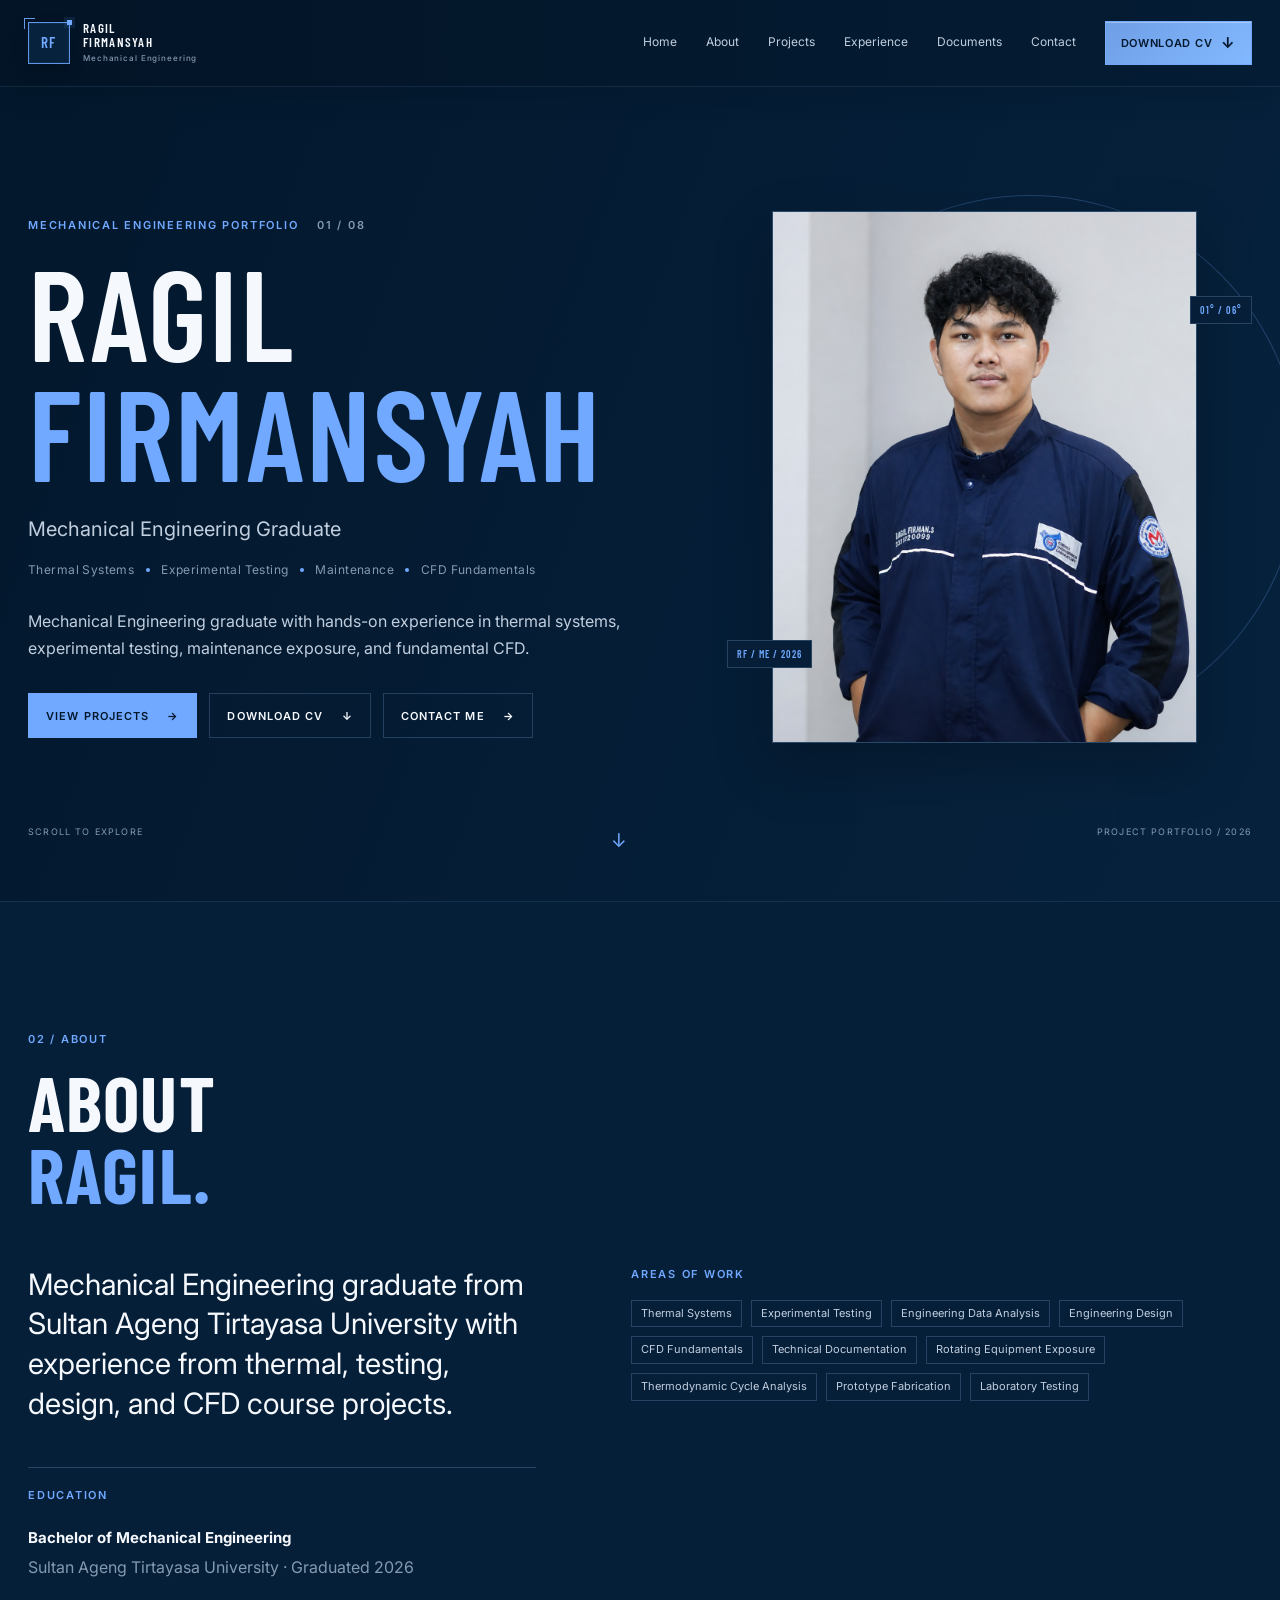
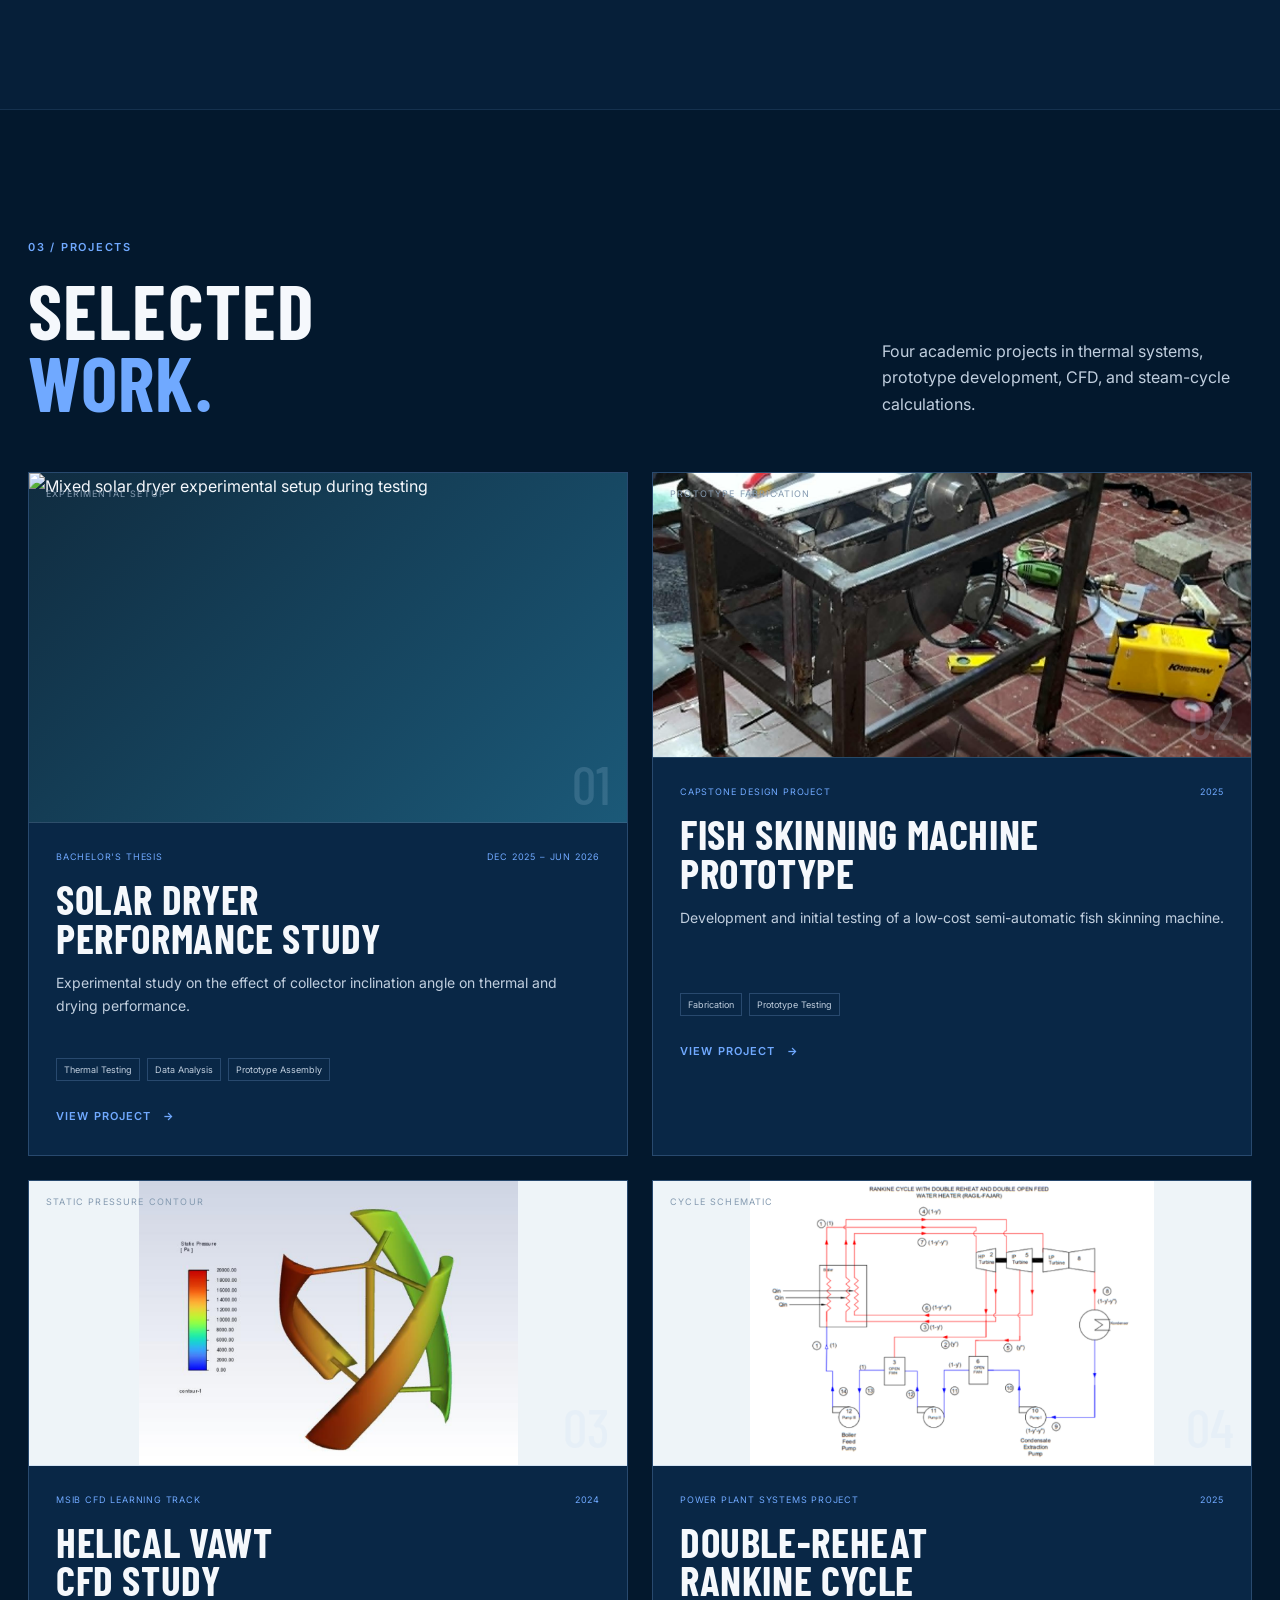
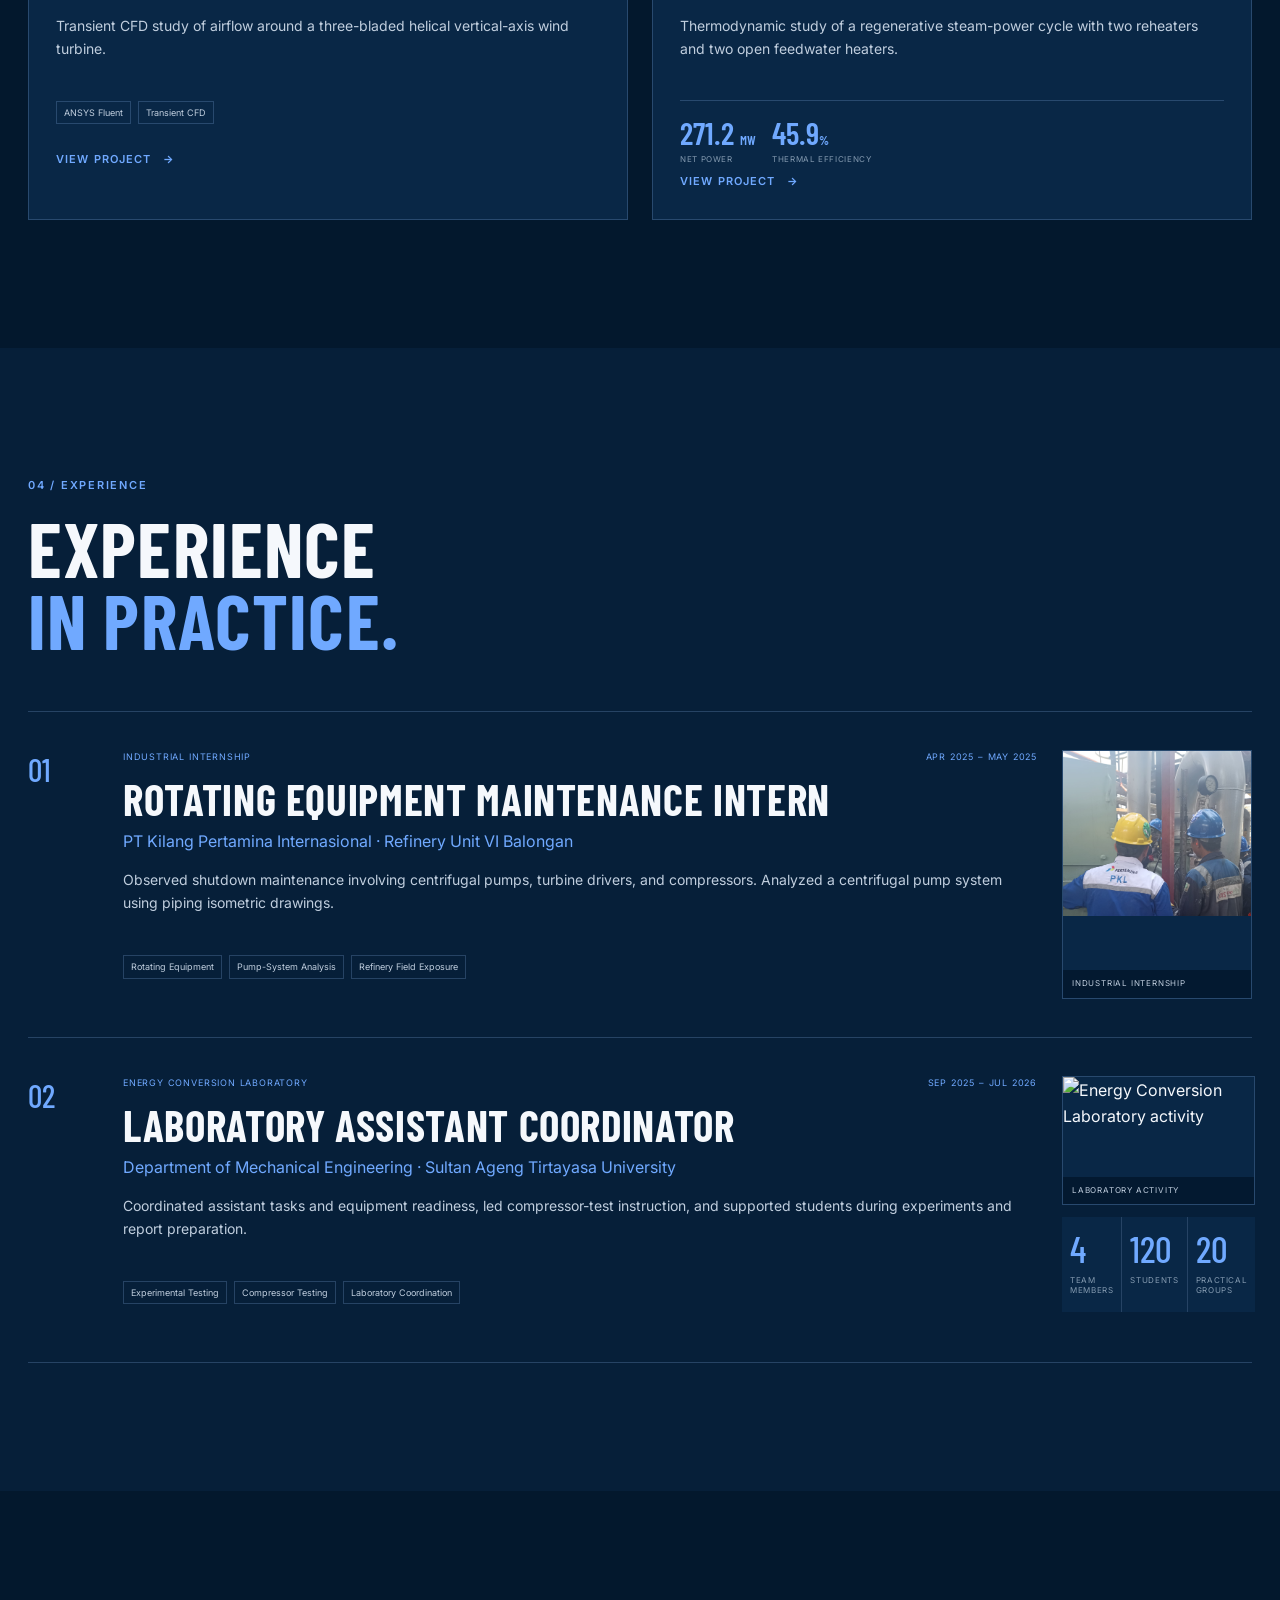
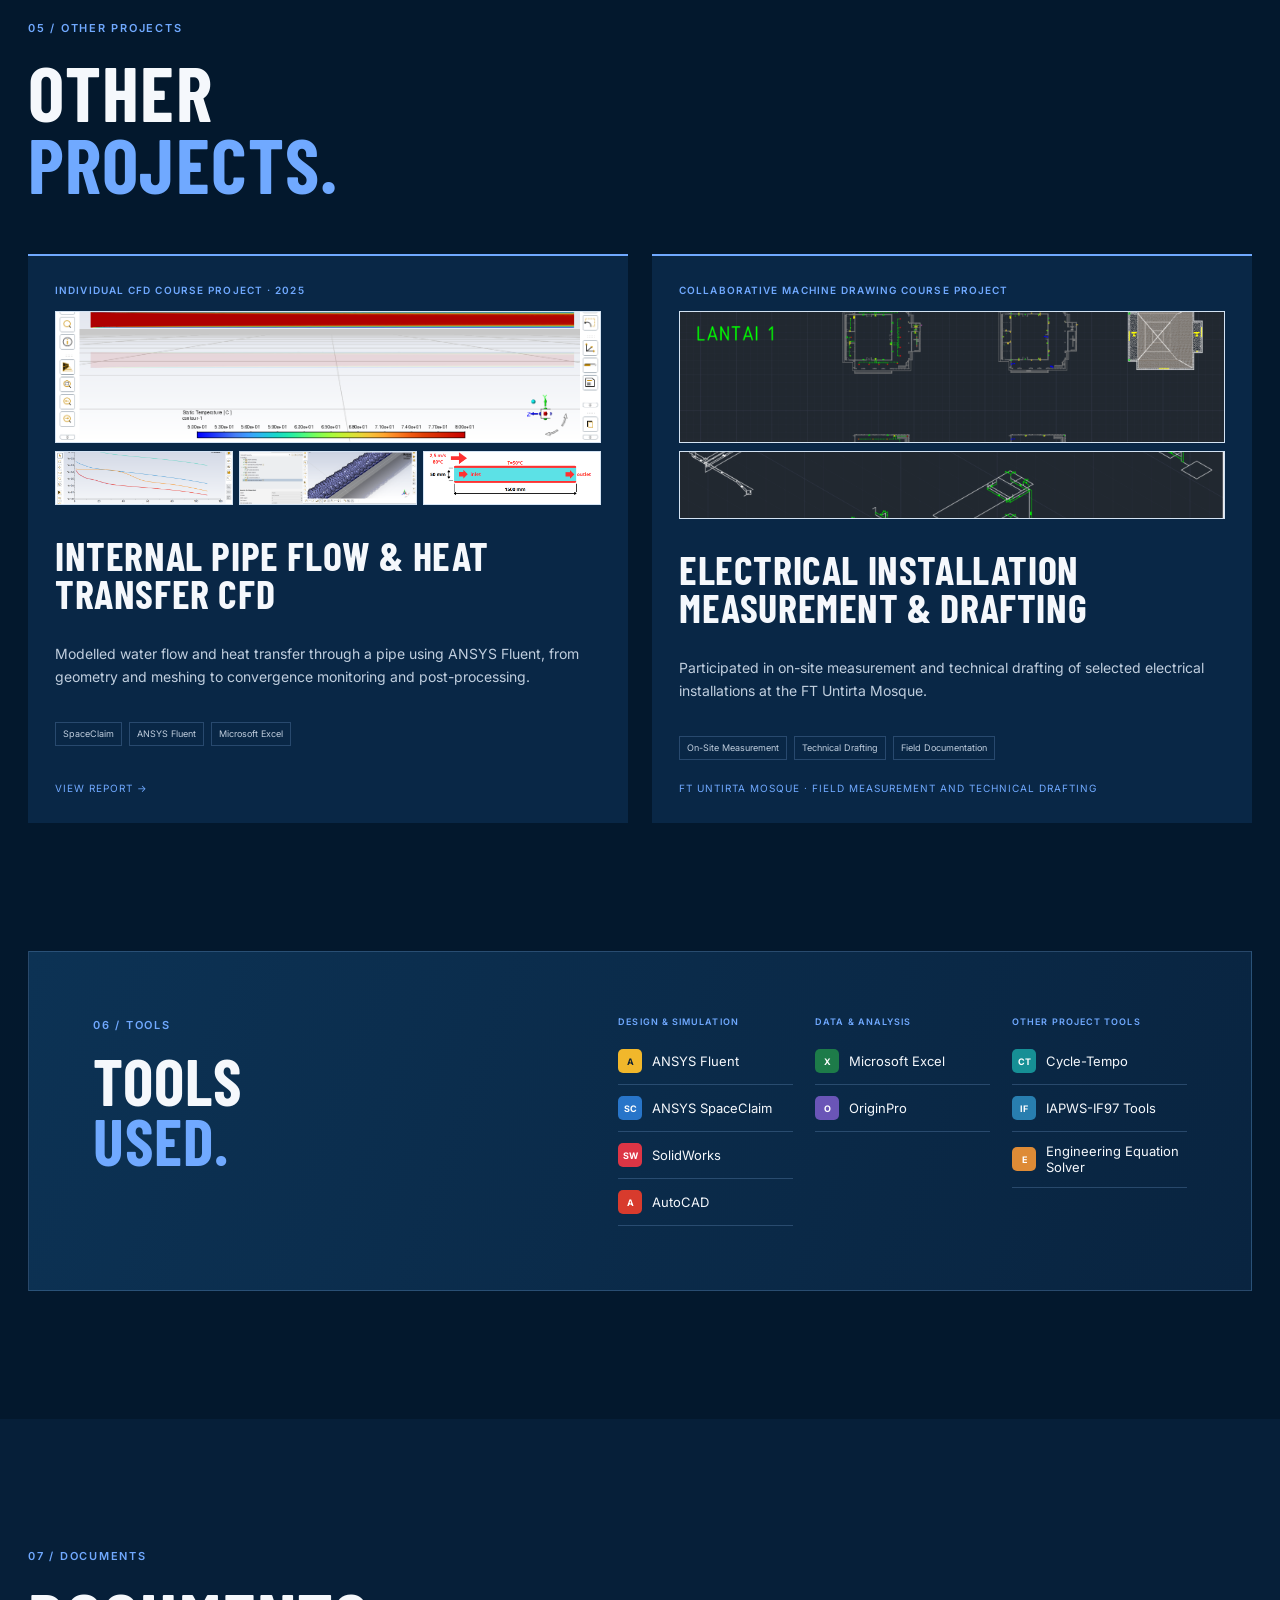
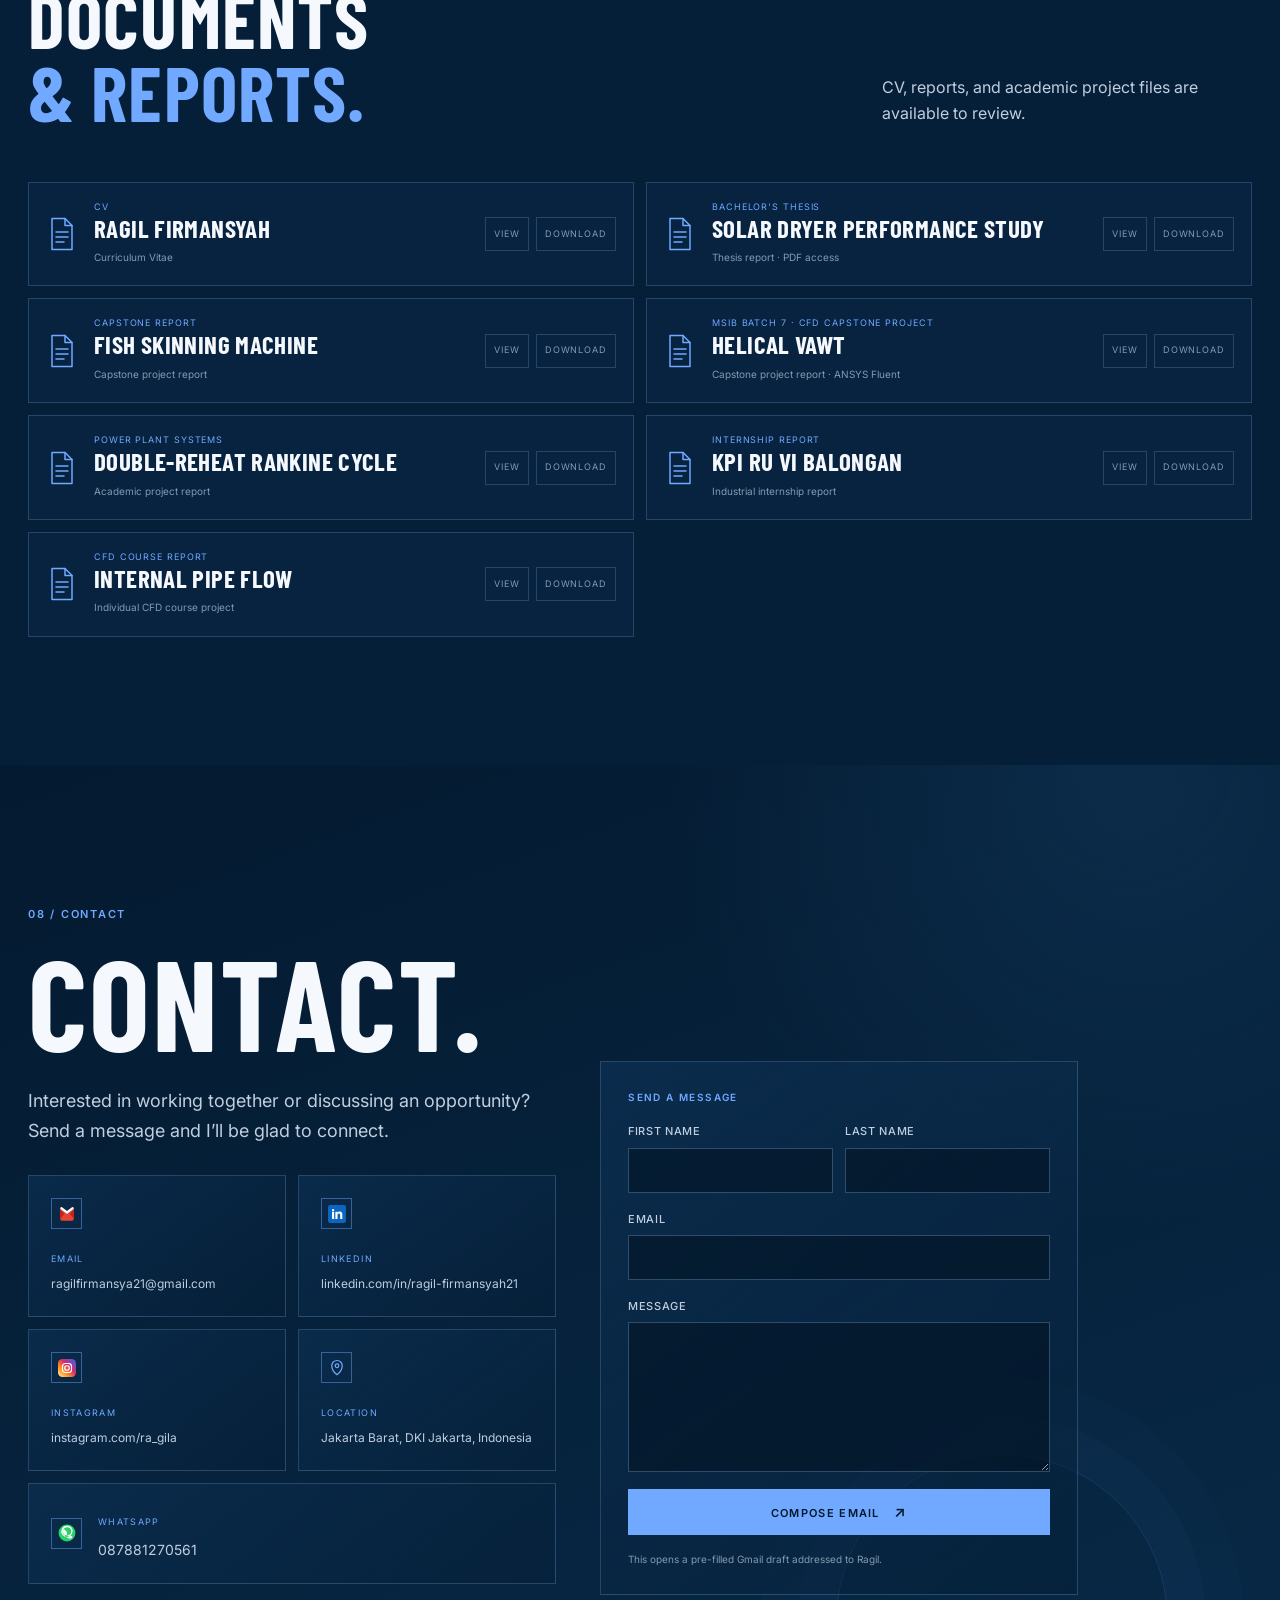
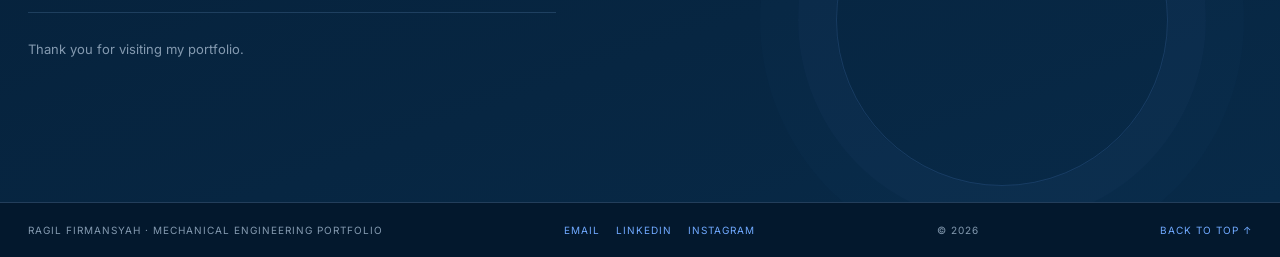
==== commit 8edbd015: "Update portfolio" ====
--- a/index.html
+++ b/index.html
@@ -11,9 +11,10 @@
   <link rel="icon" href="assets/icons/favicon.svg" type="image/svg+xml">
 <link rel="stylesheet" href="css/style.css">
 <link rel="stylesheet" href="css/responsive.css">
+<link rel="stylesheet" href="css/brand-mark.css">
 <script defer src="js/main.js">
 </script>
-  <script type="application/ld+json">{"@context":"https://schema.org","@type":"Person","name":"Ragil Firmansyah","jobTitle":"Mechanical Engineering Graduate","email":"ragilfirmansya21@gmail.com","sameAs":"https://www.linkedin.com/in/ragil-firmansyah21/","address":{"@type":"PostalAddress","addressLocality":"Jakarta Barat","addressRegion":"DKI Jakarta","addressCountry":"ID"},"alumniOf":{"@type":"CollegeOrUniversity","name":"Sultan Ageng Tirtayasa University"}}</script>
+  <script type="application/ld+json">{"@context":"https://schema.org","@type":"Person","name":"Ragil Firmansyah","jobTitle":"Mechanical Engineering Graduate","email":"ragilfirmansya21@gmail.com","sameAs":["https://www.linkedin.com/in/ragil-firmansyah21/","https://www.instagram.com/ra_gila?igsh=bXZweG1xZnZrZDZi&utm_source=qr"],"address":{"@type":"PostalAddress","addressLocality":"Jakarta Barat","addressRegion":"DKI Jakarta","addressCountry":"ID"},"alumniOf":{"@type":"CollegeOrUniversity","name":"Sultan Ageng Tirtayasa University"}}</script>
 </head>
 <body>
 <a class="skip-link" href="#main">Skip to content</a>
@@ -70,11 +71,7 @@
 </a>
 <a class="button secondary" href="documents/ragil-firmansyah-cv.pdf.pdf" download>Download CV <b>↓</b>
 </a>
-</div>
-<div class="contact-shortcuts">
-<a href="https://mail.google.com/mail/?view=cm&amp;fs=1&amp;to=ragilfirmansya21@gmail.com" target="_blank" rel="noopener noreferrer">Email</a>
-<span aria-hidden="true">/</span>
-<a href="https://www.linkedin.com/in/ragil-firmansyah21/" target="_blank" rel="noopener noreferrer">LinkedIn</a>
+<a class="button secondary" href="#contact">Contact Me <b>→</b></a>
 </div>
 </div>
 <div class="hero-visual reveal">
@@ -90,7 +87,7 @@
 <div class="container hero-bottom">
 <span>Scroll to explore</span>
 <span class="down-arrow">↓</span>
-<span>Graduate portfolio / 2026</span>
+<span>Project Portfolio / 2026</span>
 </div>
 </section>
 
@@ -187,8 +184,8 @@
 </article>
 <article class="project-card reveal">
 <a class="project-art vawt image-contain" href="projects/vawt-cfd.html" aria-label="View Helical Vertical Axis Wind Turbine CFD Analysis">
-<span class="visual-label">Velocity contour</span>
-<img src="assets/projects/vawt/velocity.png.png" width="1197" height="585" alt="Velocity contour from the helical VAWT CFD study" loading="lazy">
+<span class="visual-label">Static pressure contour</span>
+<img src="assets/projects/vawt/pressure-contour.png.png" width="1089" height="816" alt="Static pressure contour from the helical VAWT CFD study" loading="lazy">
 <span class="art-index">03</span>
 </a>
 <div class="project-body">
@@ -312,7 +309,7 @@
 </div>
 <div class="additional-grid">
 <article class="additional-card reveal">
-<span class="project-no">A / 2025</span>
+<span class="project-no">Individual CFD Course Project · 2025</span>
 <img class="additional-image" src="assets/projects/pipe-flow/temperature-contour.png.png" width="1252" height="833" alt="Temperature contour from internal pipe flow and heat transfer CFD" loading="lazy">
 <div class="additional-gallery"><img src="assets/projects/pipe-flow/velocity-vector.png.png" width="1252" height="606" alt="Velocity vector result from internal pipe flow CFD" loading="lazy"><img src="assets/projects/pipe-flow/mesh.png.png" width="1919" height="1014" alt="Mesh used for internal pipe flow CFD" loading="lazy"><img src="assets/projects/pipe-flow/geometry.png.png" width="686" height="277" alt="Internal pipe flow CFD geometry" loading="lazy"></div>
 <h3>Internal Pipe Flow &amp; Heat Transfer CFD</h3>
@@ -325,7 +322,7 @@
 <a class="file-status" href="documents/internal-pipe-flow-cfd.pdf.pdf" target="_blank" rel="noopener noreferrer">View report →</a>
 </article>
 <article class="additional-card reveal">
-<span class="project-no">B / Course Project</span>
+<span class="project-no">Collaborative Machine Drawing Course Project</span>
 <img class="additional-image" src="assets/projects/drafting/electrical-drawing.png.png" width="1458" height="678" alt="Electrical installation technical drawing" loading="lazy">
 <div class="additional-gallery single"><img src="assets/projects/drafting/site-measurement.jpg.png" width="1458" height="762" alt="On-site electrical installation measurement" loading="lazy"></div>
 <h3>Electrical Installation Measurement &amp; Drafting</h3>
@@ -335,7 +332,7 @@
 <span>Technical Drafting</span>
 <span>Field Documentation</span>
 </div>
-<span class="file-status">Drawing evidence to be added</span>
+<span class="file-status">FT Untirta Mosque · Field measurement and technical drafting</span>
 </article>
 </div>
 </div>
@@ -351,9 +348,9 @@
 </h2>
 </div>
 <div class="tool-list">
-<div class="tool-group"><p>Design &amp; Simulation</p><span>ANSYS Fluent</span><span>ANSYS SpaceClaim</span><span>SolidWorks</span><span>AutoCAD</span></div>
-<div class="tool-group"><p>Data &amp; Analysis</p><span>Microsoft Excel</span><span>OriginPro</span></div>
-<div class="tool-group"><p>Other Project Tools</p><span>Cycle-Tempo</span><span>IAPWS-IF97 Tools</span><span>Engineering Equation Solver</span></div>
+<div class="tool-group"><p>Design &amp; Simulation</p><div class="tool-entry"><span class="tool-icon ansys" aria-hidden="true">A</span>ANSYS Fluent</div><div class="tool-entry"><span class="tool-icon spaceclaim" aria-hidden="true">SC</span>ANSYS SpaceClaim</div><div class="tool-entry"><span class="tool-icon solidworks" aria-hidden="true">SW</span>SolidWorks</div><div class="tool-entry"><span class="tool-icon autocad" aria-hidden="true">A</span>AutoCAD</div></div>
+<div class="tool-group"><p>Data &amp; Analysis</p><div class="tool-entry"><span class="tool-icon excel" aria-hidden="true">X</span>Microsoft Excel</div><div class="tool-entry"><span class="tool-icon origin" aria-hidden="true">O</span>OriginPro</div></div>
+<div class="tool-group"><p>Other Project Tools</p><div class="tool-entry"><span class="tool-icon cycletempo" aria-hidden="true">CT</span>Cycle-Tempo</div><div class="tool-entry"><span class="tool-icon iapws" aria-hidden="true">IF</span>IAPWS-IF97 Tools</div><div class="tool-entry"><span class="tool-icon ees" aria-hidden="true">E</span>Engineering Equation Solver</div></div>
 </div>
 </div>
 </div>
@@ -372,7 +369,7 @@
 </div>
 <div class="document-grid">
 <article class="doc-card">
-<span class="doc-icon">&darr;</span>
+<svg class="doc-icon" viewBox="0 0 32 36" aria-hidden="true" focusable="false"><path d="M6 2.5h13l7 7v24H6z"/><path d="M19 2.5v7h7"/><path d="M10 16h12M10 21h12M10 26h8"/></svg>
 <div>
 <p>CV</p>
 <h3>Ragil Firmansyah</h3>
@@ -381,16 +378,16 @@
 <div class="doc-actions"><a class="doc-action" href="documents/ragil-firmansyah-cv.pdf.pdf" target="_blank" rel="noopener noreferrer">View</a><a class="doc-action" href="documents/ragil-firmansyah-cv.pdf.pdf" download>Download</a></div>
 </article>
 <article class="doc-card">
-<span class="doc-icon">&darr;</span>
+<svg class="doc-icon" viewBox="0 0 32 36" aria-hidden="true" focusable="false"><path d="M6 2.5h13l7 7v24H6z"/><path d="M19 2.5v7h7"/><path d="M10 16h12M10 21h12M10 26h8"/></svg>
 <div>
 <p>Bachelor's Thesis</p>
 <h3>Solar Dryer Performance Study</h3>
-<small>Thesis report</small>
+<small>Thesis report · PDF access</small>
 </div>
 <div class="doc-actions"><a class="doc-action" href="documents/mixed-solar-dryer-thesis.pdf.pdf" target="_blank" rel="noopener noreferrer">View</a><a class="doc-action" href="documents/mixed-solar-dryer-thesis.pdf.pdf" download>Download</a></div>
 </article>
 <article class="doc-card">
-<span class="doc-icon">&darr;</span>
+<svg class="doc-icon" viewBox="0 0 32 36" aria-hidden="true" focusable="false"><path d="M6 2.5h13l7 7v24H6z"/><path d="M19 2.5v7h7"/><path d="M10 16h12M10 21h12M10 26h8"/></svg>
 <div>
 <p>Capstone Report</p>
 <h3>Fish Skinning Machine</h3>
@@ -399,16 +396,16 @@
 <div class="doc-actions"><a class="doc-action" href="documents/fish-skinning-capstone.pdf.pdf" target="_blank" rel="noopener noreferrer">View</a><a class="doc-action" href="documents/fish-skinning-capstone.pdf.pdf" download>Download</a></div>
 </article>
 <article class="doc-card">
-<span class="doc-icon">&darr;</span>
-<div>
-<p>CFD Capstone Report</p>
+<svg class="doc-icon" viewBox="0 0 32 36" aria-hidden="true" focusable="false"><path d="M6 2.5h13l7 7v24H6z"/><path d="M19 2.5v7h7"/><path d="M10 16h12M10 21h12M10 26h8"/></svg>
+<div>
+<p>MSIB Batch 7 · CFD Capstone Project</p>
 <h3>Helical VAWT</h3>
-<small>CFD project report</small>
+<small>Capstone project report · ANSYS Fluent</small>
 </div>
 <div class="doc-actions"><a class="doc-action" href="documents/vawt-cfd-project.pdf.pdf" target="_blank" rel="noopener noreferrer">View</a><a class="doc-action" href="documents/vawt-cfd-project.pdf.pdf" download>Download</a></div>
 </article>
 <article class="doc-card">
-<span class="doc-icon">&darr;</span>
+<svg class="doc-icon" viewBox="0 0 32 36" aria-hidden="true" focusable="false"><path d="M6 2.5h13l7 7v24H6z"/><path d="M19 2.5v7h7"/><path d="M10 16h12M10 21h12M10 26h8"/></svg>
 <div>
 <p>Power Plant Systems</p>
 <h3>Double-Reheat Rankine Cycle</h3>
@@ -417,7 +414,7 @@
 <div class="doc-actions"><a class="doc-action" href="documents/Laporan%20Project_Sistem%20Pembangkit%20Daya_Ragil%20Firmansyah_Fajar%20Arif.pdf" target="_blank" rel="noopener noreferrer">View</a><a class="doc-action" href="documents/Laporan%20Project_Sistem%20Pembangkit%20Daya_Ragil%20Firmansyah_Fajar%20Arif.pdf" download>Download</a></div>
 </article>
 <article class="doc-card">
-<span class="doc-icon">&darr;</span>
+<svg class="doc-icon" viewBox="0 0 32 36" aria-hidden="true" focusable="false"><path d="M6 2.5h13l7 7v24H6z"/><path d="M19 2.5v7h7"/><path d="M10 16h12M10 21h12M10 26h8"/></svg>
 <div>
 <p>Internship Report</p>
 <h3>KPI RU VI Balongan</h3>
@@ -426,7 +423,7 @@
 <div class="doc-actions"><a class="doc-action" href="documents/internship-report-kpi-balongan.pdf.pdf" target="_blank" rel="noopener noreferrer">View</a><a class="doc-action" href="documents/internship-report-kpi-balongan.pdf.pdf" download>Download</a></div>
 </article>
 <article class="doc-card">
-<span class="doc-icon">&darr;</span>
+<svg class="doc-icon" viewBox="0 0 32 36" aria-hidden="true" focusable="false"><path d="M6 2.5h13l7 7v24H6z"/><path d="M19 2.5v7h7"/><path d="M10 16h12M10 21h12M10 26h8"/></svg>
 <div>
 <p>CFD Course Report</p>
 <h3>Internal Pipe Flow</h3>
@@ -442,45 +439,67 @@
 <div class="container contact-inner reveal">
 <p class="eyebrow">08 / Contact</p>
 <h2>Contact.</h2>
-<p class="contact-intro">Open to entry-level opportunities in mechanical engineering, maintenance, energy, and related roles.</p>
+<div class="contact-content">
+<div class="contact-details">
+<p class="contact-intro">Interested in working together or discussing an opportunity? Send a message and I’ll be glad to connect.</p>
 <div class="contact-grid">
-<div class="contact-item">
-<span class="contact-icon" aria-hidden="true">✉</span>
+<a class="contact-item contact-link" href="https://mail.google.com/mail/?view=cm&amp;fs=1&amp;to=ragilfirmansya21@gmail.com" target="_blank" rel="noopener noreferrer" aria-label="Compose an email to Ragil Firmansyah in Gmail">
+<span class="contact-icon" aria-hidden="true"><img src="assets/icons/gmail.svg" alt=""></span>
 <div>
 <span>Email</span>
-<p><a href="https://mail.google.com/mail/?view=cm&amp;fs=1&amp;to=ragilfirmansya21@gmail.com" target="_blank" rel="noopener noreferrer" aria-label="Compose an email to Ragil Firmansyah in Gmail">ragilfirmansya21@gmail.com</a></p>
-</div>
-</div>
-<div class="contact-item">
-<span class="contact-icon" aria-hidden="true">&#9742;</span>
-<div>
-<span>Phone</span>
-<p><a href="https://wa.me/6287881270561" target="_blank" rel="noopener noreferrer" aria-label="Chat with Ragil Firmansyah on WhatsApp">087881270561</a></p>
-</div>
-</div>
-<div class="contact-item">
-<span class="contact-icon" aria-hidden="true">in</span>
+<p>ragilfirmansya21@gmail.com</p>
+</div>
+</a>
+<a class="contact-item contact-link" href="https://www.linkedin.com/in/ragil-firmansyah21/" target="_blank" rel="noopener noreferrer" aria-label="Open Ragil Firmansyah's LinkedIn profile">
+<span class="contact-icon" aria-hidden="true"><img src="assets/icons/linkedin.svg" alt=""></span>
 <div>
 <span>LinkedIn</span>
-<p><a href="https://www.linkedin.com/in/ragil-firmansyah21/" target="_blank" rel="noopener noreferrer">linkedin.com/in/ragil-firmansyah21</a></p>
-</div>
-</div>
-<div class="contact-item">
-<span class="contact-icon" aria-hidden="true">&#9678;</span>
+<p>linkedin.com/in/ragil-firmansyah21</p>
+</div>
+</a>
+<a class="contact-item contact-link" href="https://www.instagram.com/ra_gila?igsh=bXZweG1xZnZrZDZi&amp;utm_source=qr" target="_blank" rel="noopener noreferrer" aria-label="Open Ragil Firmansyah's Instagram profile">
+<span class="contact-icon" aria-hidden="true"><img src="assets/icons/instagram.svg" alt=""></span>
+<div>
+<span>Instagram</span>
+<p>instagram.com/ra_gila</p>
+</div>
+</a>
+<a class="contact-item contact-link" href="https://www.google.com/maps/search/?api=1&amp;query=Jakarta+Barat%2C+DKI+Jakarta%2C+Indonesia" target="_blank" rel="noopener noreferrer" aria-label="Open Jakarta Barat, DKI Jakarta, Indonesia in Google Maps">
+<span class="contact-icon" aria-hidden="true"><svg viewBox="0 0 24 24" focusable="false"><path d="M12 21s7-5.2 7-12A7 7 0 1 0 5 9c0 6.8 7 12 7 12Z"/><circle cx="12" cy="9" r="2.4"/></svg></span>
 <div>
 <span>Location</span>
 <p>Jakarta Barat, DKI Jakarta, Indonesia</p>
 </div>
-</div>
+</a>
+<a class="contact-item contact-link contact-phone" href="https://wa.me/6287881270561" target="_blank" rel="noopener noreferrer" aria-label="Chat with Ragil Firmansyah on WhatsApp">
+<span class="contact-icon" aria-hidden="true"><img src="assets/icons/whatsapp.svg" alt=""></span>
+<div>
+<span>WhatsApp</span>
+<p>087881270561</p>
+</div>
+</a>
 </div>
 <p class="closing">Thank you for visiting my portfolio.</p>
+</div>
+<form class="contact-form" id="contact-form">
+<p class="form-kicker">Send a message</p>
+<div class="form-name-row">
+<label>First name<input type="text" name="firstName" autocomplete="given-name" required></label>
+<label>Last name<input type="text" name="lastName" autocomplete="family-name" required></label>
+</div>
+<label>Email<input type="email" name="email" autocomplete="email" required></label>
+<label>Message<textarea name="message" rows="6" required></textarea></label>
+<button class="form-submit" type="submit">Compose Email <span aria-hidden="true">↗</span></button>
+<p class="form-note">This opens a pre-filled Gmail draft addressed to Ragil.</p>
+</form>
+</div>
 </div>
 </section>
 </main>
 <footer>
 <div class="container">
 <span>Ragil Firmansyah · Mechanical Engineering Portfolio</span>
-<div class="footer-links"><a href="https://mail.google.com/mail/?view=cm&amp;fs=1&amp;to=ragilfirmansya21@gmail.com" target="_blank" rel="noopener noreferrer">Email</a><a href="https://www.linkedin.com/in/ragil-firmansyah21/" target="_blank" rel="noopener noreferrer">LinkedIn</a></div>
+<div class="footer-links"><a href="https://mail.google.com/mail/?view=cm&amp;fs=1&amp;to=ragilfirmansya21@gmail.com" target="_blank" rel="noopener noreferrer">Email</a><a href="https://www.linkedin.com/in/ragil-firmansyah21/" target="_blank" rel="noopener noreferrer">LinkedIn</a><a href="https://www.instagram.com/ra_gila?igsh=bXZweG1xZnZrZDZi&amp;utm_source=qr" target="_blank" rel="noopener noreferrer">Instagram</a></div>
 <span>© 2026</span>
 <a href="#home">Back to top ↑</a>
 </div>
--- a/css/style.css
+++ b/css/style.css
@@ -9,3 +9,11 @@
 .contact-shortcuts{display:flex;align-items:center;gap:10px}.contact-shortcuts a{color:var(--secondary);font-size:11px;text-transform:uppercase;letter-spacing:.11em}.contact-shortcuts a:hover{color:var(--accent)}.contact-item p a{color:inherit;text-decoration:none}.contact-item p a:hover{color:var(--accent);text-decoration:underline;text-underline-offset:3px}footer .footer-links{display:flex;gap:16px}footer .footer-links a{color:var(--accent)}
 .portrait-placeholder.has-photo{padding:0;background:#0a2743}.portrait-placeholder.has-photo img{position:absolute;inset:0;width:100%;height:100%;object-fit:cover;object-position:50% 18%}.project-art>img{width:100%;height:100%;display:block;object-fit:cover}.project-art.image-contain{background:#eef4f8}.project-art.image-contain>img{object-fit:contain}.visual.has-image{background:#eef4f8}.visual.has-image:after{display:none}.visual.has-image img{width:100%;height:100%;display:block;object-fit:cover}.visual.vawt.has-image img,.visual.rankine.has-image img{object-fit:contain}.project-gallery{display:grid;grid-template-columns:repeat(3,1fr);gap:14px;margin:38px 0}.project-gallery img{width:100%;height:220px;object-fit:cover;background:#eef4f8;border:1px solid var(--border)}.experience-image{margin:0;min-height:165px;position:relative;overflow:hidden;border:1px solid var(--border);background:var(--surface)}.experience-image img{display:block;width:100%;height:165px;object-fit:cover;object-position:50% 18%}.experience-image figcaption{position:absolute;right:0;bottom:0;left:0;padding:7px 9px;background:rgba(3,24,45,.86);color:var(--secondary);font-size:8px;letter-spacing:.1em;text-transform:uppercase}.experience-side{display:grid;gap:12px}.experience-side .experience-image{min-height:115px}.experience-side .experience-image img{height:115px}.experience-side .stat-stack{max-width:none}.additional-image{width:100%;height:132px;object-fit:cover;margin:14px 0 18px;border:1px solid var(--border);background:#eef4f8}.additional-card .file-status{color:var(--accent);text-decoration:none}.doc-actions{display:flex;gap:7px;align-items:center}.doc-actions .doc-action{display:inline-flex;align-items:center;min-height:34px}.doc-actions .doc-action:hover{border-color:var(--accent);color:var(--accent)}
 .additional-gallery{display:grid;grid-template-columns:repeat(3,1fr);gap:6px;margin:-10px 0 16px}.additional-gallery img{width:100%;height:54px;object-fit:cover;border:1px solid var(--border);background:#eef4f8}.additional-gallery.single{grid-template-columns:1fr}.additional-gallery.single img{height:68px}
+.additional-card .project-no{font:600 10px/1.4 Inter,Arial,sans-serif;letter-spacing:.11em;text-transform:uppercase;color:var(--accent)}
+.doc-icon{width:32px;height:36px;display:block;color:var(--accent);overflow:visible}.doc-icon path{fill:none;stroke:currentColor;stroke-width:1.5;stroke-linecap:round;stroke-linejoin:round}
+.contact-grid{grid-template-columns:repeat(5,1fr)}
+.contact-icon img{width:18px;height:18px;display:block;object-fit:contain}.contact-icon svg{width:18px;height:18px;fill:none;stroke:currentColor;stroke-width:1.65;stroke-linecap:round;stroke-linejoin:round}
+.contact-link{color:inherit;text-decoration:none;cursor:pointer}.contact-link:focus-visible{outline:2px solid var(--accent);outline-offset:4px}
+.tool-list .tool-entry{display:flex;align-items:center;gap:10px;border-bottom:1px solid var(--border);padding:11px 0;color:var(--text);font-size:13px;line-height:1.25}.tool-list .tool-entry .tool-icon{width:24px;height:24px;flex:0 0 24px;display:grid;border:0;padding:0;place-items:center;border-radius:5px;color:#fff;font:700 9px/1 Inter,Arial,sans-serif;letter-spacing:-.04em}.tool-icon.ansys{background:#f1b72b;color:#152534!important}.tool-icon.spaceclaim{background:#2875c9}.tool-icon.solidworks{background:#dd3545}.tool-icon.autocad{background:#d83b2d}.tool-icon.excel{background:#1d7b49}.tool-icon.origin{background:#6a55b7}.tool-icon.cycletempo{background:#168f95}.tool-icon.iapws{background:#287eaf}.tool-icon.ees{background:#de8b36}
+.contact-grid{grid-template-columns:repeat(4,1fr)}.contact-content{position:relative;z-index:1;display:grid;grid-template-columns:1.05fr .95fr;gap:44px;align-items:start}.contact-content .contact-intro{margin-top:25px;margin-bottom:30px}.contact-content .contact-grid{grid-template-columns:repeat(2,minmax(0,1fr))}.contact-content .contact-item{min-height:142px}.contact-content .closing{margin-top:28px}.contact-form{padding:27px;border:1px solid var(--border);background:linear-gradient(145deg,rgba(13,49,84,.7),rgba(5,29,52,.44));display:grid;gap:17px}.form-kicker{margin:0;color:var(--accent);font-size:10px;font-weight:600;letter-spacing:.14em;text-transform:uppercase}.contact-form label{display:grid;gap:7px;color:var(--secondary);font-size:11px;font-weight:500;letter-spacing:.06em;text-transform:uppercase}.form-name-row{display:grid;grid-template-columns:1fr 1fr;gap:12px}.contact-form input,.contact-form textarea{width:100%;border:1px solid rgba(130,177,225,.34);border-radius:0;background:rgba(2,20,37,.62);color:var(--text);font:400 14px/1.5 Inter,Arial,sans-serif;padding:11px 12px;resize:vertical}.contact-form input{min-height:44px}.contact-form textarea{min-height:138px}.contact-form input:focus,.contact-form textarea:focus{outline:2px solid var(--accent);outline-offset:2px;border-color:transparent}.form-submit{min-height:46px;border:1px solid var(--accent);background:var(--accent);color:#03182d;font:600 11px/1 Inter,Arial,sans-serif;letter-spacing:.12em;text-transform:uppercase;cursor:pointer;transition:transform .2s,box-shadow .2s}.form-submit:hover{transform:translateY(-2px);box-shadow:0 8px 20px rgba(40,104,175,.35)}.form-submit span{margin-left:10px;font-size:15px}.form-note{margin:0;color:var(--muted);font-size:10px;line-height:1.5}
+.contact-content .contact-phone{grid-column:1/-1;min-height:94px;flex-direction:row;align-items:center;justify-content:flex-start;gap:16px}.contact-content .contact-phone .contact-icon{flex:0 0 31px}.contact-content .contact-phone p{font-size:14px}
--- a/css/responsive.css
+++ b/css/responsive.css
@@ -5,3 +5,4 @@
 @media(max-width:560px){footer .footer-links{order:3}}
 @media(max-width:840px){.experience-side{grid-column:2}.project-gallery{grid-template-columns:repeat(2,1fr)}}
 @media(max-width:560px){.experience-side{grid-column:auto}.project-gallery{grid-template-columns:1fr}.project-gallery img{height:210px}.doc-actions{grid-column:2;grid-row:2;margin-top:2px}.doc-actions .doc-action{display:inline-flex}}
+@media(max-width:840px){.contact-content{grid-template-columns:1fr}.contact-content .contact-grid{grid-template-columns:repeat(2,minmax(0,1fr))}}@media(max-width:560px){.contact-content .contact-grid{grid-template-columns:1fr}.form-name-row{grid-template-columns:1fr}.contact-form{padding:21px}}
--- a/css/brand-mark.css
+++ b/css/brand-mark.css
@@ -0,0 +1,30 @@
+.brand-mark {
+  isolation: isolate;
+  overflow: visible;
+  border-color: rgba(112, 169, 255, .86);
+  background-color: rgba(8, 37, 67, .82);
+  background-image:
+    linear-gradient(90deg, transparent 49%, rgba(112, 169, 255, .16) 50%, transparent 51%),
+    linear-gradient(transparent 49%, rgba(112, 169, 255, .16) 50%, transparent 51%);
+  box-shadow: inset 0 0 0 1px rgba(112, 169, 255, .08), 0 6px 16px rgba(0, 0, 0, .16);
+}
+
+.brand-mark::before {
+  content: "";
+  position: absolute;
+  top: -5px;
+  left: -5px;
+  width: 10px;
+  height: 10px;
+  border-top: 1px solid var(--accent);
+  border-left: 1px solid var(--accent);
+  opacity: .9;
+}
+
+.brand-mark::after {
+  width: 5px;
+  height: 5px;
+  right: -3px;
+  top: -3px;
+  box-shadow: 0 0 0 3px rgba(112, 169, 255, .1);
+}
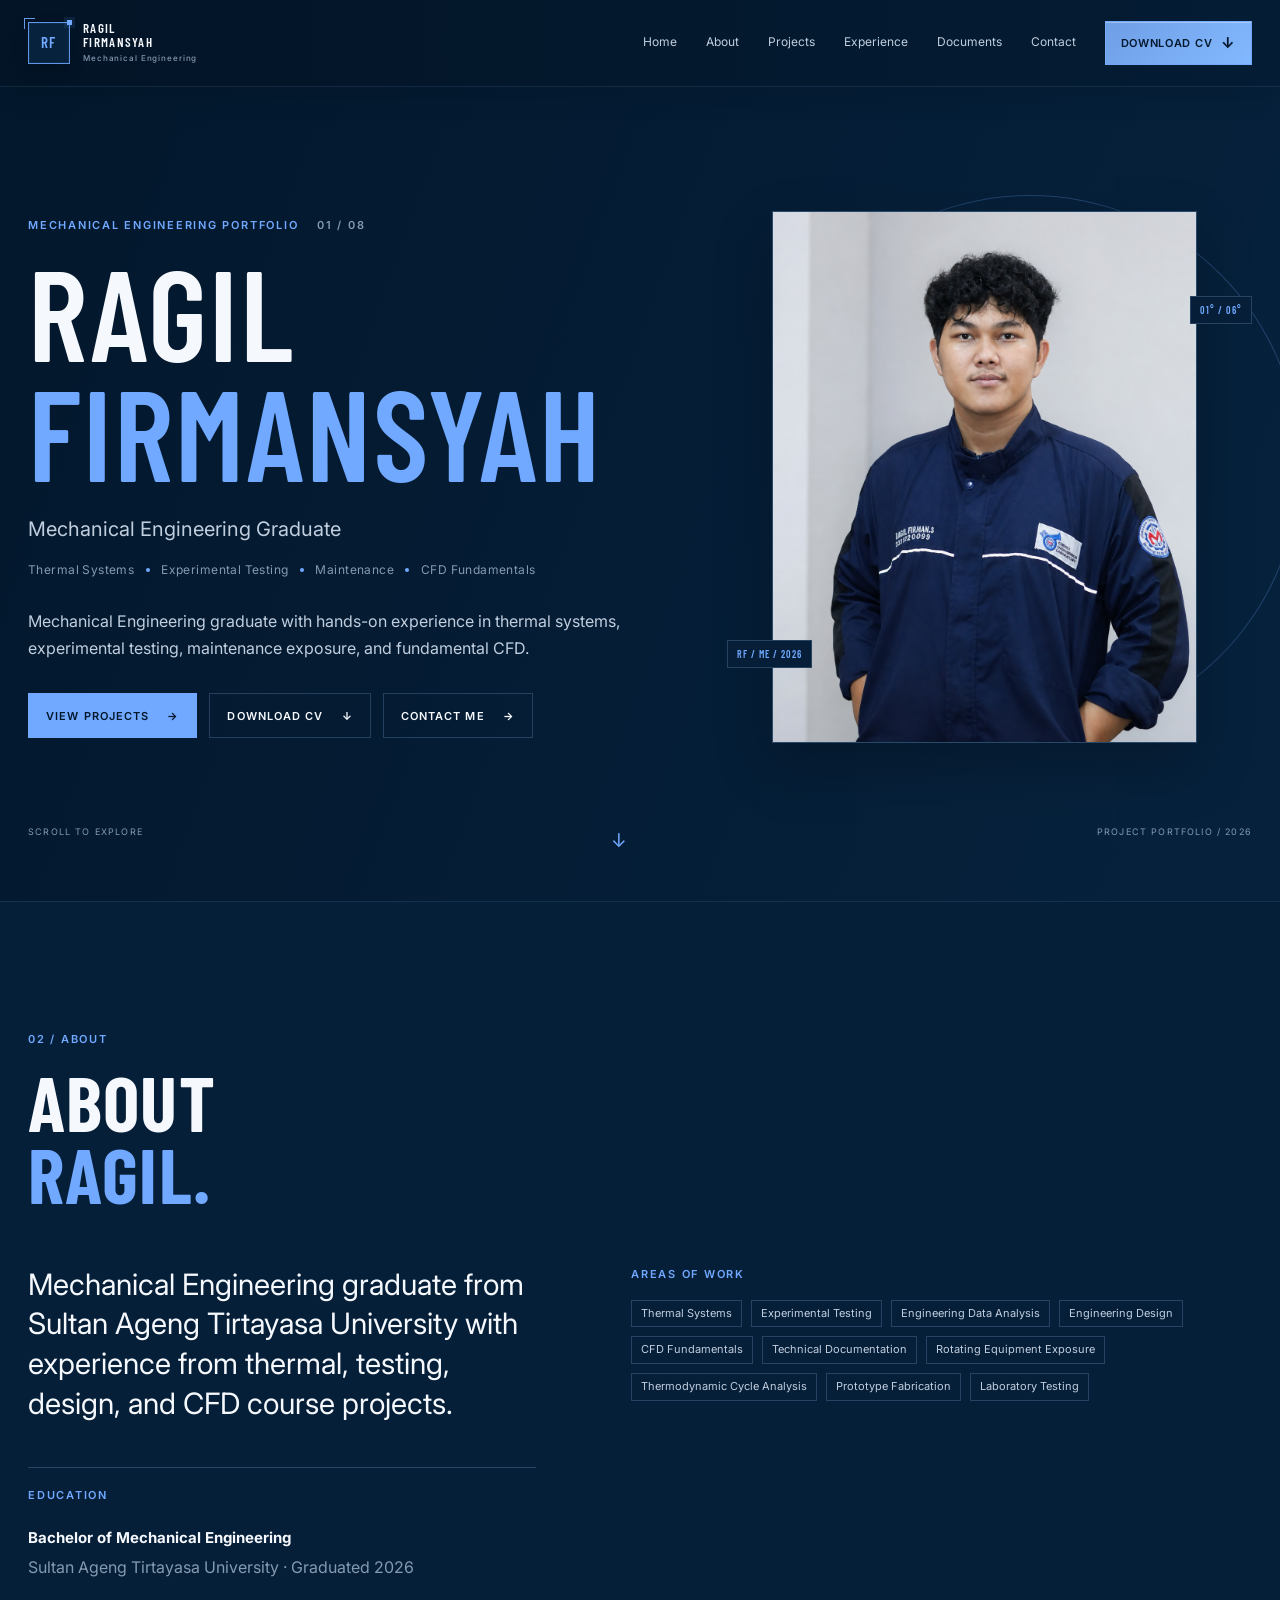
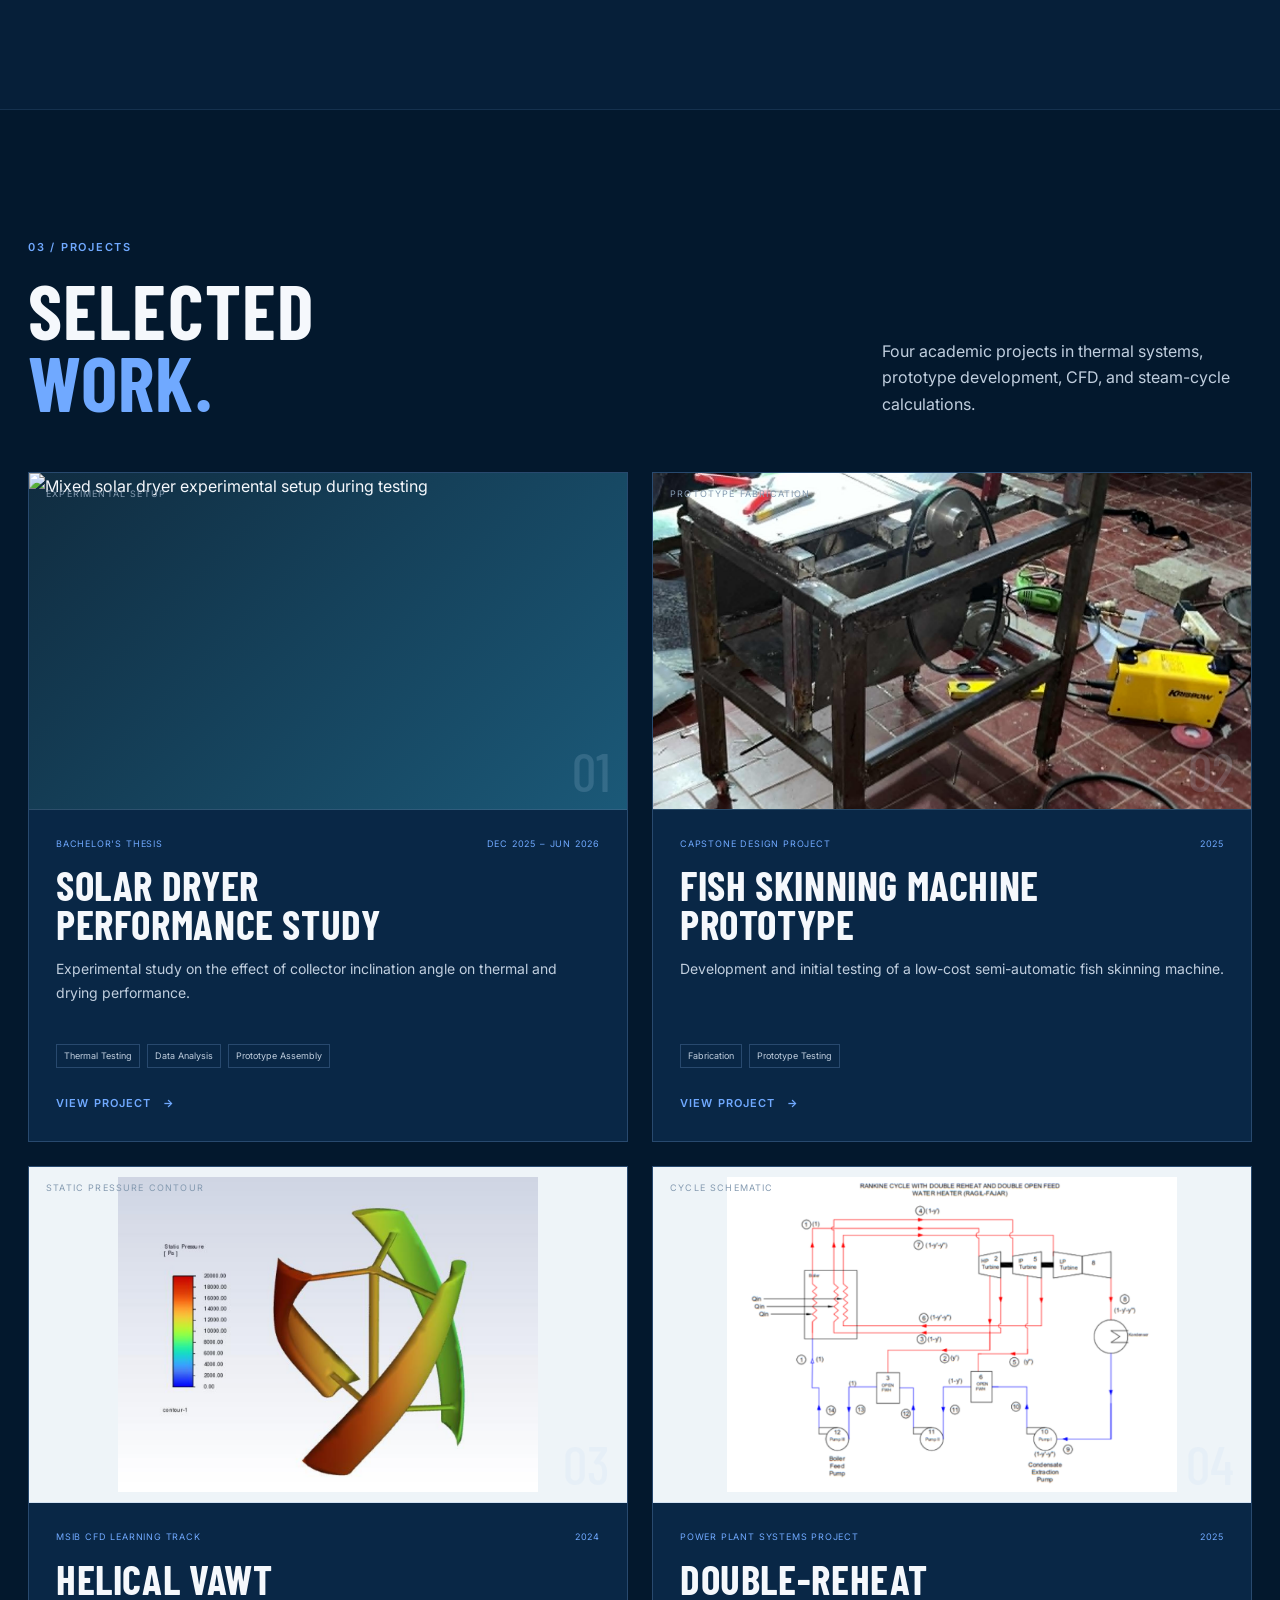
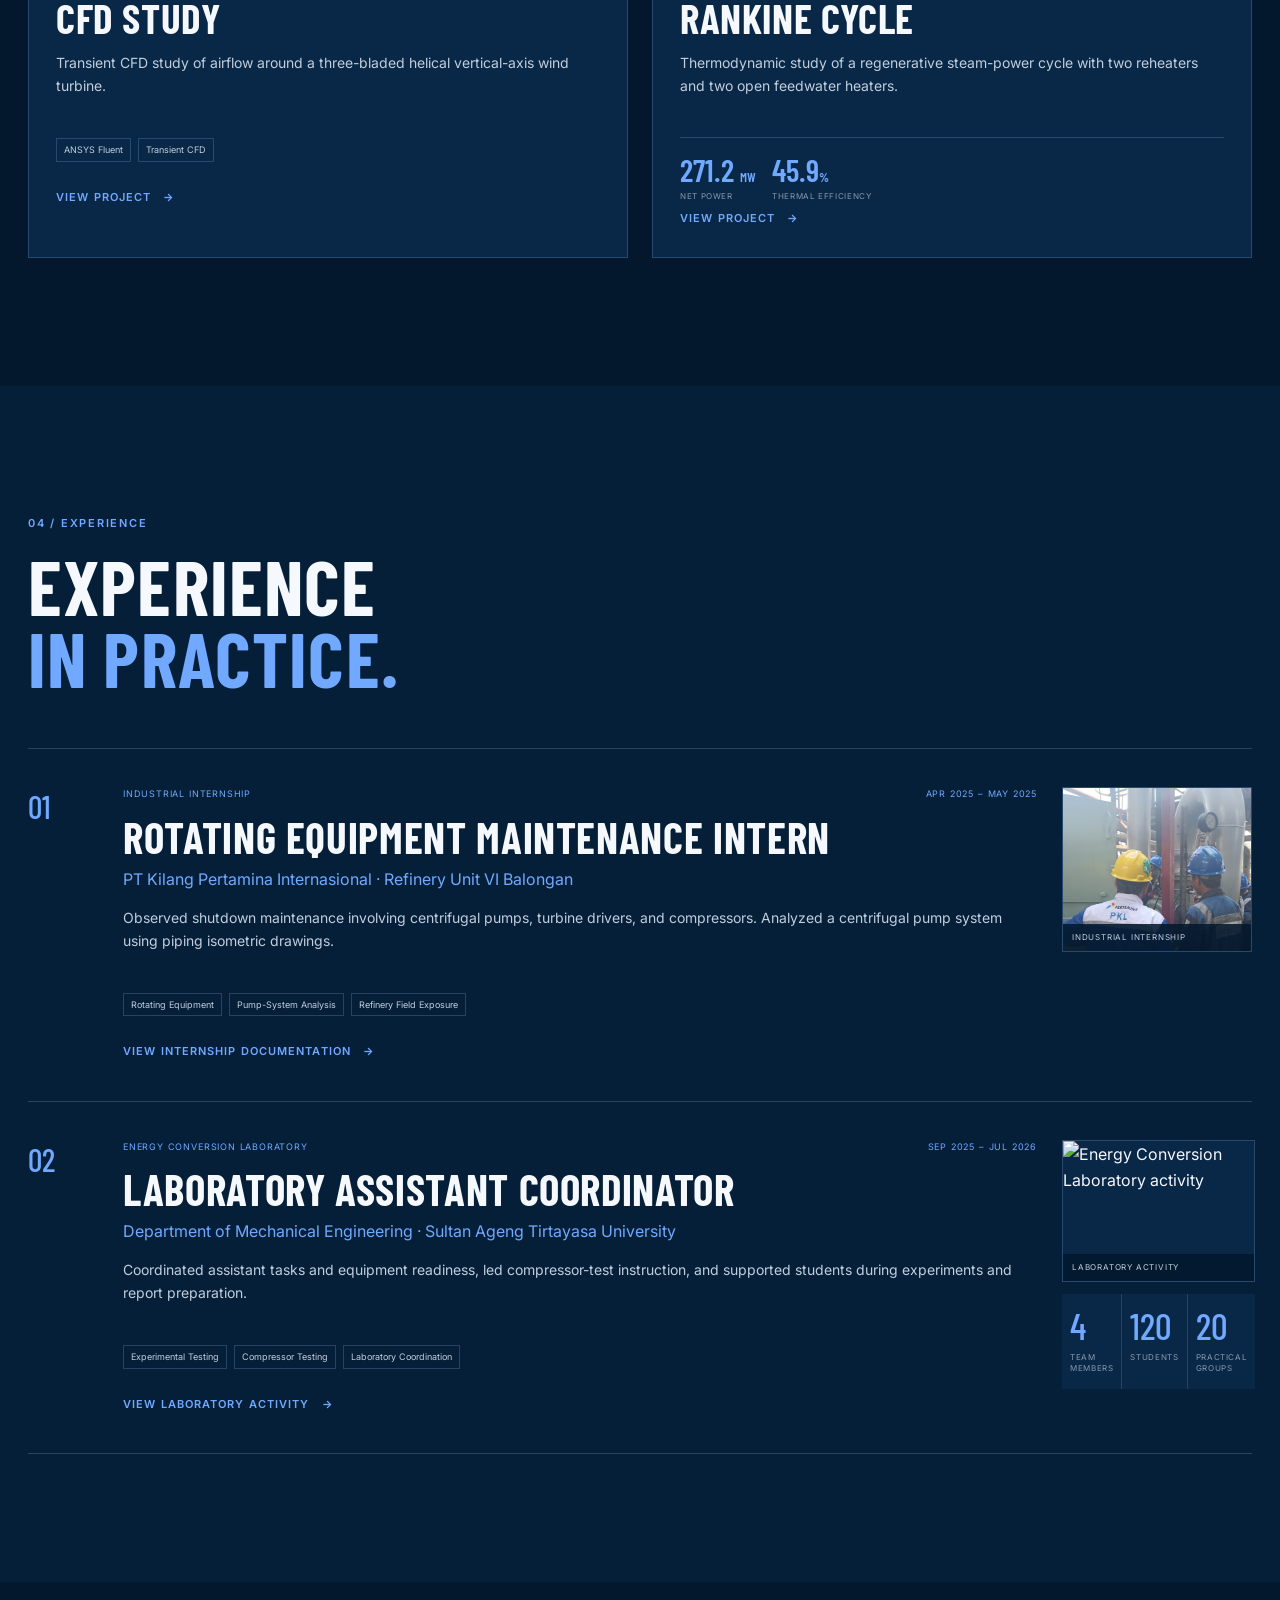
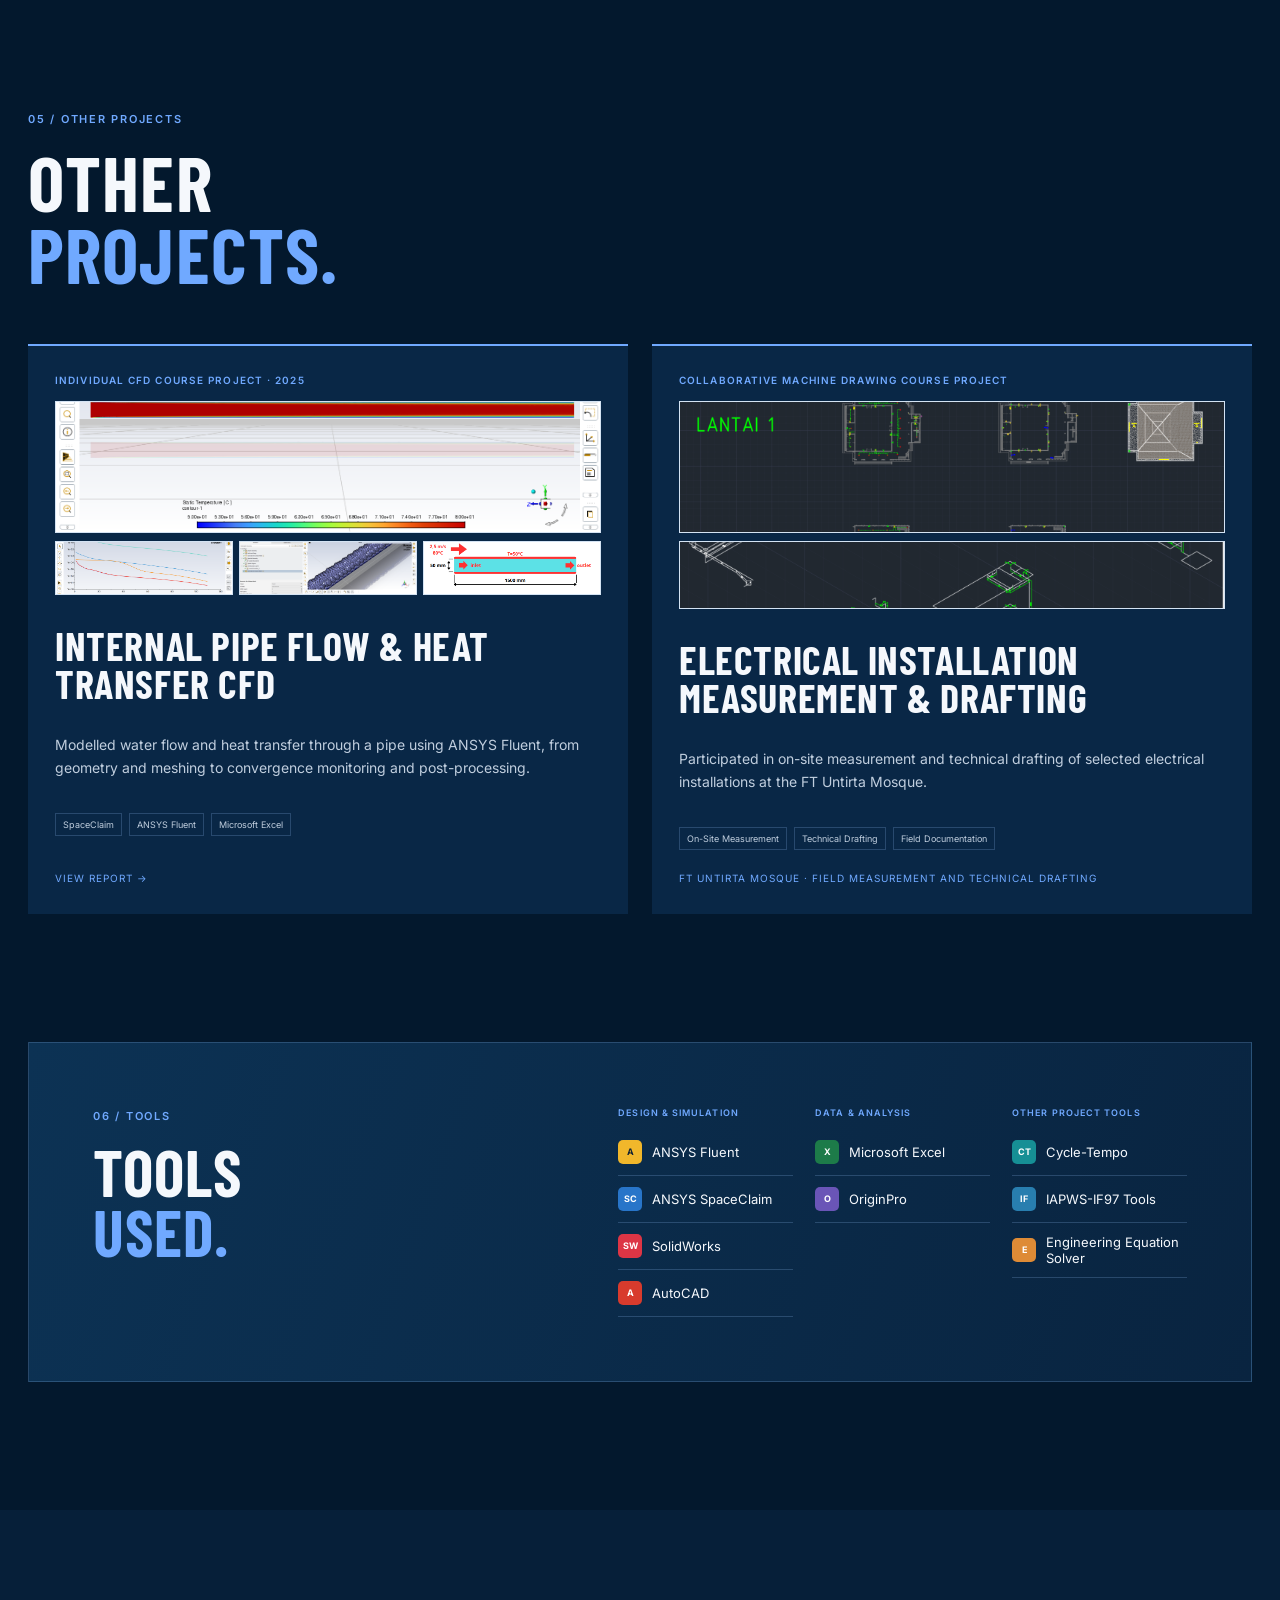
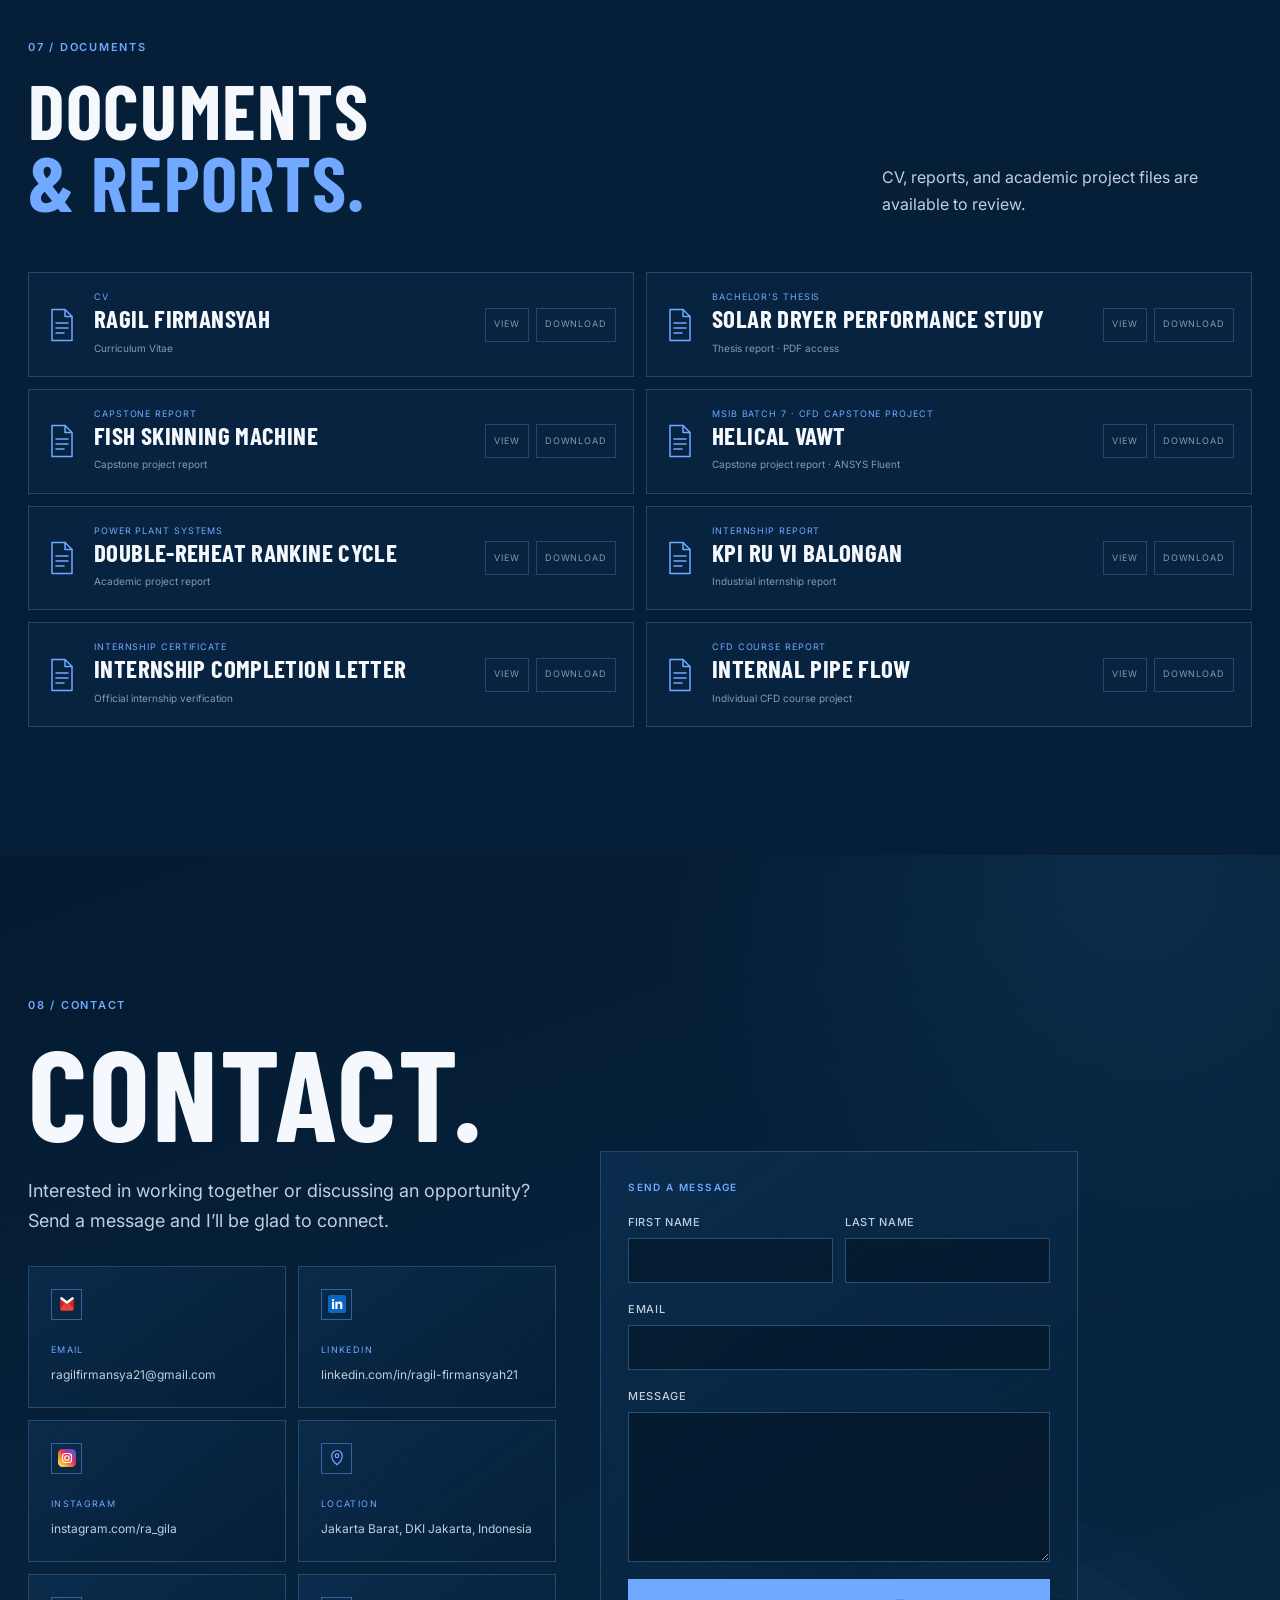
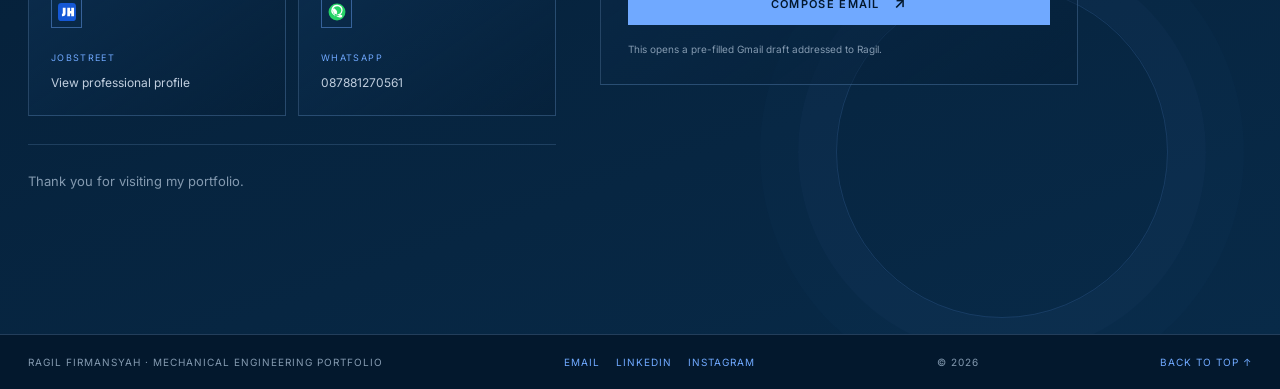
==== commit ea611dbe: "update portfolio projects and documents" ====
--- a/index.html
+++ b/index.html
@@ -12,6 +12,7 @@
 <link rel="stylesheet" href="css/style.css">
 <link rel="stylesheet" href="css/responsive.css">
 <link rel="stylesheet" href="css/brand-mark.css">
+<link rel="stylesheet" href="css/project-card-media.css">
 <script defer src="js/main.js">
 </script>
   <script type="application/ld+json">{"@context":"https://schema.org","@type":"Person","name":"Ragil Firmansyah","jobTitle":"Mechanical Engineering Graduate","email":"ragilfirmansya21@gmail.com","sameAs":["https://www.linkedin.com/in/ragil-firmansyah21/","https://www.instagram.com/ra_gila?igsh=bXZweG1xZnZrZDZi&utm_source=qr"],"address":{"@type":"PostalAddress","addressLocality":"Jakarta Barat","addressRegion":"DKI Jakarta","addressCountry":"ID"},"alumniOf":{"@type":"CollegeOrUniversity","name":"Sultan Ageng Tirtayasa University"}}</script>
@@ -45,7 +46,7 @@
 <a href="#experience">Experience</a>
 <a href="#documents">Documents</a>
 <a href="#contact">Contact</a>
-<a class="nav-cv" href="documents/ragil-firmansyah-cv.pdf.pdf" download>
+<a class="nav-cv" href="documents/ragil-firmansyah-cv.pdf" download>
 <span>Download</span> CV <b>↓</b>
 </a>
 </nav>
@@ -69,7 +70,7 @@
 <div class="button-row">
 <a class="button primary" href="#projects">View projects <b>→</b>
 </a>
-<a class="button secondary" href="documents/ragil-firmansyah-cv.pdf.pdf" download>Download CV <b>↓</b>
+<a class="button secondary" href="documents/ragil-firmansyah-cv.pdf" download>Download CV <b>↓</b>
 </a>
 <a class="button secondary" href="#contact">Contact Me <b>→</b></a>
 </div>
@@ -260,6 +261,7 @@
 <span>Pump-System Analysis</span>
 <span>Refinery Field Exposure</span>
 </div>
+<a class="text-link" href="projects/industrial-internship.html">View internship documentation <b>→</b></a>
 </div>
 <figure class="experience-image"><img src="assets/experience/internship.jpg.jpg" width="2080" height="4160" alt="Industrial internship field documentation at the refinery" loading="lazy"><figcaption>Industrial internship</figcaption></figure>
 </article>
@@ -278,6 +280,7 @@
 <span>Compressor Testing</span>
 <span>Laboratory Coordination</span>
 </div>
+<a class="text-link" href="projects/laboratory-assistant.html">View laboratory activity <b>→</b></a>
 </div>
 <div class="experience-side"><figure class="experience-image"><img src="assets/experience/laboratory.jpg.png" width="1458" height="2592" alt="Energy Conversion Laboratory activity" loading="lazy"><figcaption>Laboratory activity</figcaption></figure><div class="stat-stack">
 <div>
@@ -319,7 +322,7 @@
 <span>ANSYS Fluent</span>
 <span>Microsoft Excel</span>
 </div>
-<a class="file-status" href="documents/internal-pipe-flow-cfd.pdf.pdf" target="_blank" rel="noopener noreferrer">View report →</a>
+<a class="file-status" href="documents/internal-pipe-flow-cfd.pdf" target="_blank" rel="noopener noreferrer">View report →</a>
 </article>
 <article class="additional-card reveal">
 <span class="project-no">Collaborative Machine Drawing Course Project</span>
@@ -375,7 +378,7 @@
 <h3>Ragil Firmansyah</h3>
 <small>Curriculum Vitae</small>
 </div>
-<div class="doc-actions"><a class="doc-action" href="documents/ragil-firmansyah-cv.pdf.pdf" target="_blank" rel="noopener noreferrer">View</a><a class="doc-action" href="documents/ragil-firmansyah-cv.pdf.pdf" download>Download</a></div>
+<div class="doc-actions"><a class="doc-action" href="documents/ragil-firmansyah-cv.pdf" target="_blank" rel="noopener noreferrer">View</a><a class="doc-action" href="documents/ragil-firmansyah-cv.pdf" download>Download</a></div>
 </article>
 <article class="doc-card">
 <svg class="doc-icon" viewBox="0 0 32 36" aria-hidden="true" focusable="false"><path d="M6 2.5h13l7 7v24H6z"/><path d="M19 2.5v7h7"/><path d="M10 16h12M10 21h12M10 26h8"/></svg>
@@ -384,7 +387,7 @@
 <h3>Solar Dryer Performance Study</h3>
 <small>Thesis report · PDF access</small>
 </div>
-<div class="doc-actions"><a class="doc-action" href="documents/mixed-solar-dryer-thesis.pdf.pdf" target="_blank" rel="noopener noreferrer">View</a><a class="doc-action" href="documents/mixed-solar-dryer-thesis.pdf.pdf" download>Download</a></div>
+<div class="doc-actions"><a class="doc-action" href="documents/mixed-solar-dryer-thesis.pdf" target="_blank" rel="noopener noreferrer">View</a><a class="doc-action" href="documents/mixed-solar-dryer-thesis.pdf" download>Download</a></div>
 </article>
 <article class="doc-card">
 <svg class="doc-icon" viewBox="0 0 32 36" aria-hidden="true" focusable="false"><path d="M6 2.5h13l7 7v24H6z"/><path d="M19 2.5v7h7"/><path d="M10 16h12M10 21h12M10 26h8"/></svg>
@@ -393,7 +396,7 @@
 <h3>Fish Skinning Machine</h3>
 <small>Capstone project report</small>
 </div>
-<div class="doc-actions"><a class="doc-action" href="documents/fish-skinning-capstone.pdf.pdf" target="_blank" rel="noopener noreferrer">View</a><a class="doc-action" href="documents/fish-skinning-capstone.pdf.pdf" download>Download</a></div>
+<div class="doc-actions"><a class="doc-action" href="documents/fish-skinning-capstone.pdf" target="_blank" rel="noopener noreferrer">View</a><a class="doc-action" href="documents/fish-skinning-capstone.pdf" download>Download</a></div>
 </article>
 <article class="doc-card">
 <svg class="doc-icon" viewBox="0 0 32 36" aria-hidden="true" focusable="false"><path d="M6 2.5h13l7 7v24H6z"/><path d="M19 2.5v7h7"/><path d="M10 16h12M10 21h12M10 26h8"/></svg>
@@ -402,7 +405,7 @@
 <h3>Helical VAWT</h3>
 <small>Capstone project report · ANSYS Fluent</small>
 </div>
-<div class="doc-actions"><a class="doc-action" href="documents/vawt-cfd-project.pdf.pdf" target="_blank" rel="noopener noreferrer">View</a><a class="doc-action" href="documents/vawt-cfd-project.pdf.pdf" download>Download</a></div>
+<div class="doc-actions"><a class="doc-action" href="documents/vawt-cfd-project.pdf" target="_blank" rel="noopener noreferrer">View</a><a class="doc-action" href="documents/vawt-cfd-project.pdf" download>Download</a></div>
 </article>
 <article class="doc-card">
 <svg class="doc-icon" viewBox="0 0 32 36" aria-hidden="true" focusable="false"><path d="M6 2.5h13l7 7v24H6z"/><path d="M19 2.5v7h7"/><path d="M10 16h12M10 21h12M10 26h8"/></svg>
@@ -411,7 +414,7 @@
 <h3>Double-Reheat Rankine Cycle</h3>
 <small>Academic project report</small>
 </div>
-<div class="doc-actions"><a class="doc-action" href="documents/Laporan%20Project_Sistem%20Pembangkit%20Daya_Ragil%20Firmansyah_Fajar%20Arif.pdf" target="_blank" rel="noopener noreferrer">View</a><a class="doc-action" href="documents/Laporan%20Project_Sistem%20Pembangkit%20Daya_Ragil%20Firmansyah_Fajar%20Arif.pdf" download>Download</a></div>
+<div class="doc-actions"><a class="doc-action" href="documents/Laporan%20Project_Sistem%20Pembangkit%20Daya.pdf" target="_blank" rel="noopener noreferrer">View</a><a class="doc-action" href="documents/Laporan%20Project_Sistem%20Pembangkit%20Daya.pdf" download>Download</a></div>
 </article>
 <article class="doc-card">
 <svg class="doc-icon" viewBox="0 0 32 36" aria-hidden="true" focusable="false"><path d="M6 2.5h13l7 7v24H6z"/><path d="M19 2.5v7h7"/><path d="M10 16h12M10 21h12M10 26h8"/></svg>
@@ -420,7 +423,16 @@
 <h3>KPI RU VI Balongan</h3>
 <small>Industrial internship report</small>
 </div>
-<div class="doc-actions"><a class="doc-action" href="documents/internship-report-kpi-balongan.pdf.pdf" target="_blank" rel="noopener noreferrer">View</a><a class="doc-action" href="documents/internship-report-kpi-balongan.pdf.pdf" download>Download</a></div>
+<div class="doc-actions"><a class="doc-action" href="documents/internship-report-kpi-balongan.pdf" target="_blank" rel="noopener noreferrer">View</a><a class="doc-action" href="documents/internship-report-kpi-balongan.pdf" download>Download</a></div>
+</article>
+<article class="doc-card">
+<svg class="doc-icon" viewBox="0 0 32 36" aria-hidden="true" focusable="false"><path d="M6 2.5h13l7 7v24H6z"/><path d="M19 2.5v7h7"/><path d="M10 16h12M10 21h12M10 26h8"/></svg>
+<div>
+<p>Internship Certificate</p>
+<h3>Internship Completion Letter</h3>
+<small>Official internship verification</small>
+</div>
+<div class="doc-actions"><a class="doc-action" href="documents/surat-keterangan-magang.pdf" target="_blank" rel="noopener noreferrer">View</a><a class="doc-action" href="documents/surat-keterangan-magang.pdf" download>Download</a></div>
 </article>
 <article class="doc-card">
 <svg class="doc-icon" viewBox="0 0 32 36" aria-hidden="true" focusable="false"><path d="M6 2.5h13l7 7v24H6z"/><path d="M19 2.5v7h7"/><path d="M10 16h12M10 21h12M10 26h8"/></svg>
@@ -429,7 +441,7 @@
 <h3>Internal Pipe Flow</h3>
 <small>Individual CFD course project</small>
 </div>
-<div class="doc-actions"><a class="doc-action" href="documents/internal-pipe-flow-cfd.pdf.pdf" target="_blank" rel="noopener noreferrer">View</a><a class="doc-action" href="documents/internal-pipe-flow-cfd.pdf.pdf" download>Download</a></div>
+<div class="doc-actions"><a class="doc-action" href="documents/internal-pipe-flow-cfd.pdf" target="_blank" rel="noopener noreferrer">View</a><a class="doc-action" href="documents/internal-pipe-flow-cfd.pdf" download>Download</a></div>
 </article>
 </div>
 </div>
@@ -471,6 +483,13 @@
 <p>Jakarta Barat, DKI Jakarta, Indonesia</p>
 </div>
 </a>
+<a class="contact-item contact-link" href="https://id.jobstreet.com/id/profiles/ragil-firmansyah-f8ls1hk3lf" target="_blank" rel="noopener noreferrer" aria-label="Open Ragil Firmansyah's JobStreet profile">
+<span class="contact-icon" aria-hidden="true"><img src="assets/icons/jobstreet.svg" alt=""></span>
+<div>
+<span>JobStreet</span>
+<p>View professional profile</p>
+</div>
+</a>
 <a class="contact-item contact-link contact-phone" href="https://wa.me/6287881270561" target="_blank" rel="noopener noreferrer" aria-label="Chat with Ragil Firmansyah on WhatsApp">
 <span class="contact-icon" aria-hidden="true"><img src="assets/icons/whatsapp.svg" alt=""></span>
 <div>
--- a/css/style.css
+++ b/css/style.css
@@ -17,3 +17,5 @@
 .tool-list .tool-entry{display:flex;align-items:center;gap:10px;border-bottom:1px solid var(--border);padding:11px 0;color:var(--text);font-size:13px;line-height:1.25}.tool-list .tool-entry .tool-icon{width:24px;height:24px;flex:0 0 24px;display:grid;border:0;padding:0;place-items:center;border-radius:5px;color:#fff;font:700 9px/1 Inter,Arial,sans-serif;letter-spacing:-.04em}.tool-icon.ansys{background:#f1b72b;color:#152534!important}.tool-icon.spaceclaim{background:#2875c9}.tool-icon.solidworks{background:#dd3545}.tool-icon.autocad{background:#d83b2d}.tool-icon.excel{background:#1d7b49}.tool-icon.origin{background:#6a55b7}.tool-icon.cycletempo{background:#168f95}.tool-icon.iapws{background:#287eaf}.tool-icon.ees{background:#de8b36}
 .contact-grid{grid-template-columns:repeat(4,1fr)}.contact-content{position:relative;z-index:1;display:grid;grid-template-columns:1.05fr .95fr;gap:44px;align-items:start}.contact-content .contact-intro{margin-top:25px;margin-bottom:30px}.contact-content .contact-grid{grid-template-columns:repeat(2,minmax(0,1fr))}.contact-content .contact-item{min-height:142px}.contact-content .closing{margin-top:28px}.contact-form{padding:27px;border:1px solid var(--border);background:linear-gradient(145deg,rgba(13,49,84,.7),rgba(5,29,52,.44));display:grid;gap:17px}.form-kicker{margin:0;color:var(--accent);font-size:10px;font-weight:600;letter-spacing:.14em;text-transform:uppercase}.contact-form label{display:grid;gap:7px;color:var(--secondary);font-size:11px;font-weight:500;letter-spacing:.06em;text-transform:uppercase}.form-name-row{display:grid;grid-template-columns:1fr 1fr;gap:12px}.contact-form input,.contact-form textarea{width:100%;border:1px solid rgba(130,177,225,.34);border-radius:0;background:rgba(2,20,37,.62);color:var(--text);font:400 14px/1.5 Inter,Arial,sans-serif;padding:11px 12px;resize:vertical}.contact-form input{min-height:44px}.contact-form textarea{min-height:138px}.contact-form input:focus,.contact-form textarea:focus{outline:2px solid var(--accent);outline-offset:2px;border-color:transparent}.form-submit{min-height:46px;border:1px solid var(--accent);background:var(--accent);color:#03182d;font:600 11px/1 Inter,Arial,sans-serif;letter-spacing:.12em;text-transform:uppercase;cursor:pointer;transition:transform .2s,box-shadow .2s}.form-submit:hover{transform:translateY(-2px);box-shadow:0 8px 20px rgba(40,104,175,.35)}.form-submit span{margin-left:10px;font-size:15px}.form-note{margin:0;color:var(--muted);font-size:10px;line-height:1.5}
 .contact-content .contact-phone{grid-column:1/-1;min-height:94px;flex-direction:row;align-items:center;justify-content:flex-start;gap:16px}.contact-content .contact-phone .contact-icon{flex:0 0 31px}.contact-content .contact-phone p{font-size:14px}
+.contact-content .contact-phone{grid-column:auto;min-height:142px;flex-direction:column;align-items:stretch;justify-content:space-between;gap:0}.contact-content .contact-phone .contact-icon{flex:0 0 31px}.contact-content .contact-phone p{font-size:12px}
+.experience-card > .experience-image{align-self:start;height:165px;min-height:0}
--- a/css/project-card-media.css
+++ b/css/project-card-media.css
@@ -0,0 +1,25 @@
+/* Consistent project-media frames across desktop and mobile layouts. */
+.project-art,
+.project-card.wide .project-art {
+  height: auto;
+  aspect-ratio: 16 / 9;
+}
+
+.project-art > img {
+  width: 100%;
+  height: 100%;
+  object-fit: cover;
+  object-position: center;
+}
+
+.project-art.image-contain > img {
+  object-fit: contain;
+  padding: 10px;
+}
+
+@media (max-width: 560px) {
+  .project-art,
+  .project-card.wide .project-art {
+    aspect-ratio: 16 / 10;
+  }
+}
